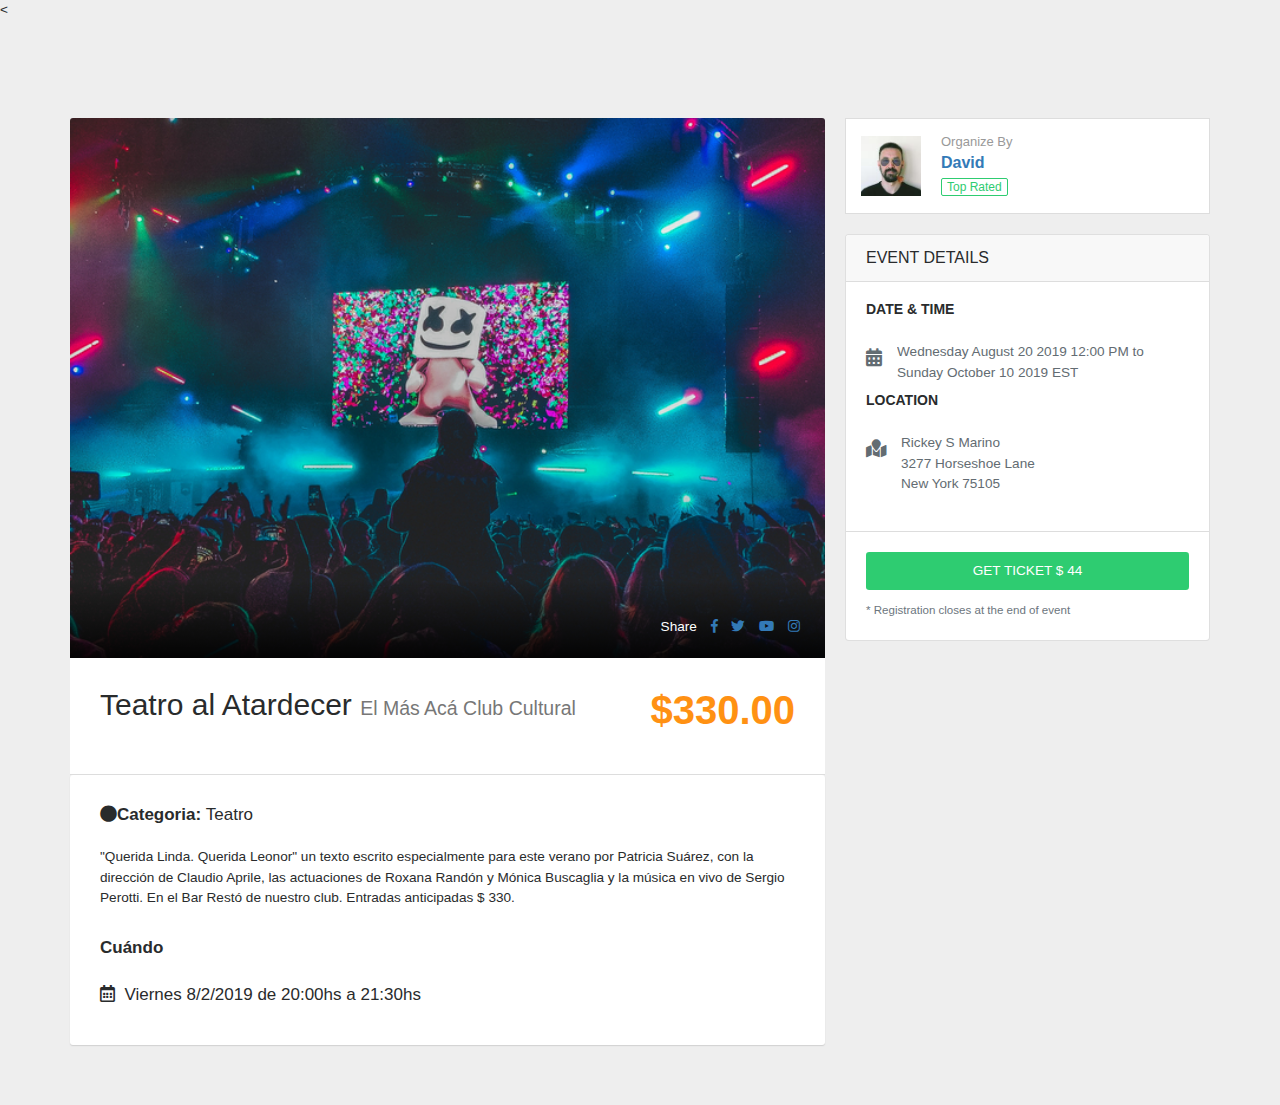
==== event-details.html @ 47934c7c "html index avance intermedio" ====
<!DOCTYPE html>
<html lang="en">
  <head>
    <meta charset="utf-8">
    <meta http-equiv="X-UA-Compatible" content="IE=edge">
    <meta name="viewport" content="width=device-width, initial-scale=1">
    <!-- The above 3 meta tags *must* come first in the head; any other head content must come *after* these tags -->
    <meta name="description" content="">
    <meta name="author" content="">


    <title>Jumbotron Template for Bootstrap</title>

      <!-- Bootstrap core CSS -->
    <link href="bootstrap/css/bootstrap.min.css" rel="stylesheet">

    <!-- Custom styles for this template -->
    <link href="css/event-details.css" rel="stylesheet">

    <!-- Animate core CSS -->
    <link href="css/animate.min.css" rel="stylesheet">
    <

    <!-- Common  styles -->
    <link href="css/common.css" rel="stylesheet">
    
    <!-- Fontawesome -->
    <link href="plugins/fontawesome-free-5.7.1/css/all.min.css" rel="stylesheet">

  </head>
  <div id="wrapper" style="padding-top: 68px;">


  <body>

    <div class="main-container">
      <div class="container">
        <div class="row">
          <div class="col-md-8 page-content col-thin-right">
            <div class="ev-image">
              <img class="img-responsive" src="images/events/1-large.jpg" alt="img">
                <div class="ev-share">
                  <ul class="list-inline social-links">
                    <li class="list-inline-item">
                      <span class="share-text">Share</span>
                    </li>
                    <li class="list-inline-item">
                      <a href="#">
                        <i class="fab fa-facebook-f"></i>
                      </a>
                    </li>
                    <li class="list-inline-item">
                      <a href="#">
                        <i class="fab fa-twitter"></i>
                      </a>
                    </li>
                    <li class="list-inline-item">
                      <a href="#">
                        <i class="fab fa-youtube"></i>
                      </a>
                    </li>
                    <li class="list-inline-item">
                      <a href="#">
                        <i class="fab fa-instagram"></i>
                      </a>
                    </li>
                  </ul>
                </div>
              </div>

              <div class="event-details-title">
                <h1 class="title">
                  <span class="auto-title left">
                    <h2>
                      Teatro al Atardecer
                      <small>El Más Acá Club Cultural</small>
                    </h2>
                  </span>
                  <span class="auto-price pull-right"> $330.00</span>
                </h1>
              </div>

              <div class="inner inner-box ads-details-wrapper event">
                <div class="Ads-Details">
                  <h4 class=""><strong><i class="fas fa-circle"></i>Categoria: </strong>Teatro</h4>
                    <div class="ads-details-info">
                        <p>"Querida Linda. Querida Leonor" un texto escrito especialmente para este verano por Patricia Suárez, con la dirección de Claudio Aprile, las actuaciones de Roxana Randón y Mónica Buscaglia y la música en vivo de Sergio Perotti. En el Bar Restó de nuestro club. Entradas anticipadas $ 330.
                        </p>
                    </div>
                  </div>
                  <br>
                <div class="Ads-Details">
                  <h4 class=""><strong>Cuándo</strong></h4>
                  <div class="ads-details-info">
                    <strong>
                      <span><h4><i class="far fa-calendar-alt"></i>&nbsp;
                        Viernes 8/2/2019 de 20:00hs a 21:30hs</h4>
                      </span>
                    </strong>
                  </div>
                </div>
              </div>
          </div>
          <!--/.page-content -->
          <div class="col-md-4 page-sidebar-right">
            <aside>
              <div class="block-cell user">
                <div class="cell-media">
                  <img src="images/users/2.jpg" alt>
                </div>
                <div class="cell-content">
                  <h5 class="title">Organize by</h5>
                  <span class="name">
                    <a href="#">David</a>
                  </span>
                  <span class="rating">top rated</span>
                </div>
              </div>

              <div class="card sidebar-card">
                <div class="card-header">EVENT DETAILS</div>
                  <div class="card-content">
                    <div class="card-body text-left">
                      <h5 class="text-uppercase"><strong>Date &amp; Time</strong></h5>
                        <div class="ev-info-details">
                          <div class="ev-icon">
                            <i class="fas fa-calendar-alt"></i>
                          </div>
                          <div class="ev-details">
                            <p>
                            <span>Wednesday August 20 2019 12:00 PM to </span>
                            <span>Sunday October 10 2019 EST </span></p>
                          </div>
                        </div>
                      <h5 class="text-uppercase"><strong>Location </strong></h5>
                        <div class="ev-info-details">
                          <div class="ev-icon">
                            <i class="fas fa-map-marked"></i>
                          </div>
                          <div class="ev-details">
                            <address>Rickey S Marino <br> 3277 Horseshoe Lane <br>New York 75105</address>
                          </div>
                        </div>
                      </div>

                      <div class="ev-action">
                        <a class="btn btn-success btn-block"> GET TICKET <span class="price">$ 44 </span></a>
                        <p class="text-muted">
                          <small>* Registration closes at the end of event</small>
                        </p>
                      </div>
                    </div>
                </div>

            </aside>
          </div>
          <!--/.page-sidebar -->
        </div>

      </div>


    </div>
    <!-- /.main-container -->

    </div>

  </body>
</html>
---- css/event-details.css ----
h4 {
    font-size: 17px;
    line-height: 20px;
}

h5 {
    font-size: 14px;
    line-height: 20px;
}
/* strong */
b, strong {
    font-weight: bolder;
}

/* address */
address {
    margin-bottom: 1rem;
    font-style: normal;
    line-height: inherit;
}
img {
    max-width: 100%;
}
img {
    border-style: none;
}

ul {
    list-style: none;
    margin: 0;
    padding: 0;
}

ul, menu, dir, li, ol {
    list-style-type: none;
}

.list-circle > li {
    list-style: circle;
}

ul li {
    margin: 0;
    padding: 0;
}

.main-container {
    min-height: -webkit-calc(100% - 162px);
    min-height: -moz-calc(100% - 162px);
    min-height: calc(100% - 162px);
    padding: 30px 0;
}

/*  SIDEBAR   */

.page-sidebar-right {
    padding-left: 10px;
}


.block-cell {
    display: -webkit-flex;
    display: -moz-box;
    display: flex;
    padding: 15px;
    position: relative;
    width: 100%;
    background: #fff;
    border: solid 1px #ddd;
    -webkit-align-items: center;
    -moz-box-align: center;
    align-items: center;
    margin-bottom: 20px;
}

.block-cell .cell-media {
    width: 60px;
}
.block-cell .cell-media img {
    width: 100%;
}
.block-cell .cell-content {
    padding-left: 20px;
}
.block-cell .title {
    text-transform: capitalize;
    margin: 0 0 5px;
    color: #999999;
    font-size: 13px;
    padding: 0;
    line-height: normal;
}

.block-cell .name {
    font-size: 16px;
    font-weight: 600;
    text-transform: capitalize;
    display: block;
    margin-bottom: 5px;
    padding: 0;
    line-height: normal;
}

.block-cell .rating {
    display: inline-block;
    padding: 0 5px;
    border: 1px solid #2ECC71;
    color: #2ECC71;
    font-size: 12px;
    line-height: 16px;
    text-transform: capitalize;
    border-radius: 2px;
}

/* SIDEBAR-CARD */


.sidebar-card {
    margin-bottom: 20px;
}

.card {
    position: relative;
    display: -ms-flexbox;
    display: flex;
    -ms-flex-direction: column;
    flex-direction: column;
    min-width: 0;
    word-wrap: break-word;
    background-color: #fff;
    background-clip: border-box;
    border: 1px solid rgba(0, 0, 0, 0.125);
    border-radius: 0.25rem;
}


.sidebar-card .card-header {
    background: #f8f8f8;
    position: relative;
    border-bottom: solid 1px #ddd;
    font-size: 1rem;
    line-height: 22px;
}

.card-header {
    font-family: "Roboto Condensed", Helvetica, Arial, sans-serif;
    font-size: 1rem;
    text-transform: uppercase;
}
.card-header:first-child {
    border-radius: calc(0.25rem - 1px) calc(0.25rem - 1px) 0 0;
}
.card-header {
    padding: 0.75rem 1.25rem;
    margin-bottom: 0;
    background-color: rgba(0, 0, 0, 0.03);
    border-bottom: 1px solid rgba(0, 0, 0, 0.125);
}

/* card-content /*

/* card-body text-left */

.text-left {
    text-align: left;
}

.card-body {
    -ms-flex: 1 1 auto;
    flex: 1 1 auto;
    padding: 1.25rem;
}

/* text upercase */
.text-uppercase {
    text-transform: uppercase !important;
}


/* ev-info-details */

.ev-info-details {
    -webkit-align-items: flex-start;
    -moz-box-align: start;
    align-items: flex-start;
    -webkit-justify-content: center;
    -moz-box-pack: center;
    justify-content: center;
    display: -webkit-flex;
    display: -moz-box;
    display: flex;
}

/* ev-icon */

.ev-info-details .ev-icon {
    vertical-align: top;
    margin: 5px 15px 0 0;
    font-size: 18px;
    color: #636c72;
}

.ev-info-details .ev-details {
    margin: 2px auto 0;
    overflow: hidden;
    -webkit-flex: 1 1 auto;
    -moz-box-flex: 1;
    flex: 1 1 auto;
    color: #636c72;
}


/* ev-action */

.ev-action {
    border-top: solid 1px #ddd;
    padding: 20px;
}

/* btn btn-success btn-block */
.btn-success:not([href]):not([tabindex]) {
    color: #fff;
}
.btn:not(:disabled):not(.disabled) {
    cursor: pointer;
}


.ev-action .btn {
    margin-bottom: 10px;
}
.btn-block {
    display: block;
    width: 100%;
}

.btn-success {
    color: #fff;
    background-color: #2ECC71;
    border-color: #2ECC71;
}



/* text-muted */

.ev-action p {
    margin-bottom: 0;
    padding-bottom: 0;
}

.text-muted {
    color: #6c757d !important;
}

/* page-content */

.col-thin-right {
    padding-right: 10px;
}

/* ev-image */
.ev-image {
    display: block;
    position: relative;
}
.ev-image img {
    width: 100%;
    border-radius: 3px 3px 0 0;
}


/* ev-share */
.ev-share {
    position: absolute;
    bottom: 0;
    right: 0;
    color: #fff;
    width: 100%;
    padding: 60px 0 0;
    background: -webkit-linear-gradient(top, transparent 36%, rgba(0, 0, 0, 0.9) 100%);
    background: -moz-linear-gradient(top, transparent 36%, rgba(0, 0, 0, 0.9) 100%);
    background: -o-linear-gradient(top, transparent 36%, rgba(0, 0, 0, 0.9) 100%);
    background: linear-gradient(to bottom, transparent 36%, rgba(0, 0, 0, 0.9) 100%);
}


.ev-share .social-links {
    float: right;
    padding: 20px;
}
.list-inline>li {
    display: inline-block;
    padding-right: 5px;
    padding-left: 5px;
}


.event-details-title {
    padding: 30px;
    background: #fff;
    border-bottom: solid 1px #ddd;
}

.event-details-title .title {
    position: relative;
    display: block;
    padding-right: 130px;
    font-weight: 700;
    margin-bottom: 0;
    padding-bottom: 0;
}

.auto-price {
    position: absolute;
    right: 0;
    top: 0;
    font-weight: 600;
    color: #ff9113;
}

.ads-details-wrapper.event {
    padding: 30px;
}
.inner-box {
    background: #ffffff;
    border-radius: 3px 3px;
    box-shadow: 0 1px 1px rgba(180, 180, 180, 0.5);
    margin-bottom: 30px;
    padding: 20px 15px;
}

.ads-details-info h4 {
    margin-bottom: 10px;
    padding-bottom: 0;
    padding-top: 5px;
}
.ads-details-info ul {
    margin-bottom: 20px;
}

.list-circle {
    margin-left: 30px;
}

.ads-details-wrapper .content-footer {
    margin-left: -20px;
    margin-right: -20px;
}
.content-footer {
    background: #f8f8f8;
    position: relative;
    padding: 10px;
    border-top: solid 1px #ddd;
    box-shadow: 0 1px 3px rgba(0, 0, 0, 0.05) inset;
}
---- css/common.css ----
:root {
    --blue: #007bff;
    --indigo: #6610f2;
    --purple: #6f42c1;
    --pink: #e83e8c;
    --red: #dc3545;
    --orange: #fd7e14;
    --yellow: #ffc107;
    --green: #28a745;
    --teal: #20c997;
    --cyan: #17a2b8;
    --white: #fff;
    --gray: #6c757d;
    --gray-dark: #343a40;
    --primary: #007bff;
    --secondary: #6c757d;
    --success: #28a745;
    --info: #17a2b8;
    --warning: #ffc107;
    --danger: #dc3545;
    --light: #f8f9fa;
    --dark: #343a40;
    --breakpoint-xs: 0;
    --breakpoint-sm: 576px;
    --breakpoint-md: 768px;
    --breakpoint-lg: 992px;
    --breakpoint-xl: 1200px;
    --font-family-sans-serif: -apple-system, BlinkMacSystemFont, "Segoe UI", Roboto, "Helvetica Neue", Arial, sans-serif, "Apple Color Emoji", "Segoe UI Emoji", "Segoe UI Symbol", "Noto Color Emoji";
    --font-family-monospace: SFMono-Regular, Menlo, Monaco, Consolas, "Liberation Mono", "Courier New", monospace;
}

* {
    outline: 0;
}






html {
    -ms-overflow-style: scrollbar;
    -webkit-tap-highlight-color: rgba(0, 0, 0, 0);
}
html {
    -moz-box-sizing: border-box;
    box-sizing: border-box;
    font-size: 100%;
}

html {
    display: block;
}

html, body {
    height: 100%;
}
body {
    margin: 0;
}



body {
    font-family: "Roboto", Helvetica, Arial, sans-serif;
    font-size: 0.85rem;
    font-weight: normal;
    line-height: 1.5;
    color: #292b2c;
    background-color: #EEEEEE;
}

h1 {
    font-size: 30px;
    line-height: 35px;
}
h1 {
    font-size: 2em;
    margin: 0.67em 0;
}

h1, h2, h3, h4, h5, h6 {
    font-family: "Roboto Condensed", Helvetica, Arial, sans-serif;
    font-weight: normal;
    margin: 0;
    padding-bottom: 15px;
    text-rendering: optimizeLegibility;
    -webkit-font-smoothing: antialiased;
}
h1, .h1 {
    font-size: 2.5rem;
}
h1, h2, h3, h4, h5, h6, .h1, .h2, .h3, .h4, .h5, .h6 {
    margin-bottom: 0.5rem;
    font-family: inherit;
    font-weight: 500;
    line-height: 1.1;
    color: inherit;
}
h1, h2, h3, h4, h5, h6 {
    margin-top: 0;
    margin-bottom: .5rem;
}


.row {
    display: -ms-flexbox;
    display: flex;
    -ms-flex-wrap: wrap;
    flex-wrap: wrap;
    margin-right: -15px;
    margin-left: -15px;
}

*:hover, *:focus {
    outline: 0;
}

.btn {
    display: inline-block;
    font-weight: normal;
    line-height: 1.5;
    text-align: center;
    white-space: nowrap;
    vertical-align: middle;
    -webkit-user-select: none;
    -moz-user-select: none;
    user-select: none;
    border: 1px solid transparent;
    padding: 8px 12px;
    font-size: 0.85rem;
    border-radius: 0.2rem;
    -webkit-transition: all 0.2s ease-in-out;
    -moz-transition: all 0.2s ease-in-out;
    -o-transition: all 0.2s ease-in-out;
    transition: all 0.2s ease-in-out;
}
.btn-block {
    display: block;
    width: 100%;
}

a:not([href]):not([tabindex]) {
    text-decoration: none;
}
---- plugins/fontawesome-free-5.7.1/css/all.min.css ----
.fa,.fab,.fal,.far,.fas{-moz-osx-font-smoothing:grayscale;-webkit-font-smoothing:antialiased;display:inline-block;font-style:normal;font-variant:normal;text-rendering:auto;line-height:1}.fa-lg{font-size:1.33333em;line-height:.75em;vertical-align:-.0667em}.fa-xs{font-size:.75em}.fa-sm{font-size:.875em}.fa-1x{font-size:1em}.fa-2x{font-size:2em}.fa-3x{font-size:3em}.fa-4x{font-size:4em}.fa-5x{font-size:5em}.fa-6x{font-size:6em}.fa-7x{font-size:7em}.fa-8x{font-size:8em}.fa-9x{font-size:9em}.fa-10x{font-size:10em}.fa-fw{text-align:center;width:1.25em}.fa-ul{list-style-type:none;margin-left:2.5em;padding-left:0}.fa-ul>li{position:relative}.fa-li{left:-2em;position:absolute;text-align:center;width:2em;line-height:inherit}.fa-border{border:.08em solid #eee;border-radius:.1em;padding:.2em .25em .15em}.fa-pull-left{float:left}.fa-pull-right{float:right}.fa.fa-pull-left,.fab.fa-pull-left,.fal.fa-pull-left,.far.fa-pull-left,.fas.fa-pull-left{margin-right:.3em}.fa.fa-pull-right,.fab.fa-pull-right,.fal.fa-pull-right,.far.fa-pull-right,.fas.fa-pull-right{margin-left:.3em}.fa-spin{animation:fa-spin 2s infinite linear}.fa-pulse{animation:fa-spin 1s infinite steps(8)}@keyframes fa-spin{0%{transform:rotate(0deg)}to{transform:rotate(1turn)}}.fa-rotate-90{-ms-filter:"progid:DXImageTransform.Microsoft.BasicImage(rotation=1)";transform:rotate(90deg)}.fa-rotate-180{-ms-filter:"progid:DXImageTransform.Microsoft.BasicImage(rotation=2)";transform:rotate(180deg)}.fa-rotate-270{-ms-filter:"progid:DXImageTransform.Microsoft.BasicImage(rotation=3)";transform:rotate(270deg)}.fa-flip-horizontal{-ms-filter:"progid:DXImageTransform.Microsoft.BasicImage(rotation=0, mirror=1)";transform:scaleX(-1)}.fa-flip-vertical{transform:scaleY(-1)}.fa-flip-both,.fa-flip-horizontal.fa-flip-vertical,.fa-flip-vertical{-ms-filter:"progid:DXImageTransform.Microsoft.BasicImage(rotation=2, mirror=1)"}.fa-flip-both,.fa-flip-horizontal.fa-flip-vertical{transform:scale(-1)}:root .fa-flip-both,:root .fa-flip-horizontal,:root .fa-flip-vertical,:root .fa-rotate-90,:root .fa-rotate-180,:root .fa-rotate-270{filter:none}.fa-stack{display:inline-block;height:2em;line-height:2em;position:relative;vertical-align:middle;width:2.5em}.fa-stack-1x,.fa-stack-2x{left:0;position:absolute;text-align:center;width:100%}.fa-stack-1x{line-height:inherit}.fa-stack-2x{font-size:2em}.fa-inverse{color:#fff}.fa-500px:before{content:"\f26e"}.fa-accessible-icon:before{content:"\f368"}.fa-accusoft:before{content:"\f369"}.fa-acquisitions-incorporated:before{content:"\f6af"}.fa-ad:before{content:"\f641"}.fa-address-book:before{content:"\f2b9"}.fa-address-card:before{content:"\f2bb"}.fa-adjust:before{content:"\f042"}.fa-adn:before{content:"\f170"}.fa-adobe:before{content:"\f778"}.fa-adversal:before{content:"\f36a"}.fa-affiliatetheme:before{content:"\f36b"}.fa-air-freshener:before{content:"\f5d0"}.fa-algolia:before{content:"\f36c"}.fa-align-center:before{content:"\f037"}.fa-align-justify:before{content:"\f039"}.fa-align-left:before{content:"\f036"}.fa-align-right:before{content:"\f038"}.fa-alipay:before{content:"\f642"}.fa-allergies:before{content:"\f461"}.fa-amazon:before{content:"\f270"}.fa-amazon-pay:before{content:"\f42c"}.fa-ambulance:before{content:"\f0f9"}.fa-american-sign-language-interpreting:before{content:"\f2a3"}.fa-amilia:before{content:"\f36d"}.fa-anchor:before{content:"\f13d"}.fa-android:before{content:"\f17b"}.fa-angellist:before{content:"\f209"}.fa-angle-double-down:before{content:"\f103"}.fa-angle-double-left:before{content:"\f100"}.fa-angle-double-right:before{content:"\f101"}.fa-angle-double-up:before{content:"\f102"}.fa-angle-down:before{content:"\f107"}.fa-angle-left:before{content:"\f104"}.fa-angle-right:before{content:"\f105"}.fa-angle-up:before{content:"\f106"}.fa-angry:before{content:"\f556"}.fa-angrycreative:before{content:"\f36e"}.fa-angular:before{content:"\f420"}.fa-ankh:before{content:"\f644"}.fa-app-store:before{content:"\f36f"}.fa-app-store-ios:before{content:"\f370"}.fa-apper:before{content:"\f371"}.fa-apple:before{content:"\f179"}.fa-apple-alt:before{content:"\f5d1"}.fa-apple-pay:before{content:"\f415"}.fa-archive:before{content:"\f187"}.fa-archway:before{content:"\f557"}.fa-arrow-alt-circle-down:before{content:"\f358"}.fa-arrow-alt-circle-left:before{content:"\f359"}.fa-arrow-alt-circle-right:before{content:"\f35a"}.fa-arrow-alt-circle-up:before{content:"\f35b"}.fa-arrow-circle-down:before{content:"\f0ab"}.fa-arrow-circle-left:before{content:"\f0a8"}.fa-arrow-circle-right:before{content:"\f0a9"}.fa-arrow-circle-up:before{content:"\f0aa"}.fa-arrow-down:before{content:"\f063"}.fa-arrow-left:before{content:"\f060"}.fa-arrow-right:before{content:"\f061"}.fa-arrow-up:before{content:"\f062"}.fa-arrows-alt:before{content:"\f0b2"}.fa-arrows-alt-h:before{content:"\f337"}.fa-arrows-alt-v:before{content:"\f338"}.fa-artstation:before{content:"\f77a"}.fa-assistive-listening-systems:before{content:"\f2a2"}.fa-asterisk:before{content:"\f069"}.fa-asymmetrik:before{content:"\f372"}.fa-at:before{content:"\f1fa"}.fa-atlas:before{content:"\f558"}.fa-atlassian:before{content:"\f77b"}.fa-atom:before{content:"\f5d2"}.fa-audible:before{content:"\f373"}.fa-audio-description:before{content:"\f29e"}.fa-autoprefixer:before{content:"\f41c"}.fa-avianex:before{content:"\f374"}.fa-aviato:before{content:"\f421"}.fa-award:before{content:"\f559"}.fa-aws:before{content:"\f375"}.fa-baby:before{content:"\f77c"}.fa-baby-carriage:before{content:"\f77d"}.fa-backspace:before{content:"\f55a"}.fa-backward:before{content:"\f04a"}.fa-bacon:before{content:"\f7e5"}.fa-balance-scale:before{content:"\f24e"}.fa-ban:before{content:"\f05e"}.fa-band-aid:before{content:"\f462"}.fa-bandcamp:before{content:"\f2d5"}.fa-barcode:before{content:"\f02a"}.fa-bars:before{content:"\f0c9"}.fa-baseball-ball:before{content:"\f433"}.fa-basketball-ball:before{content:"\f434"}.fa-bath:before{content:"\f2cd"}.fa-battery-empty:before{content:"\f244"}.fa-battery-full:before{content:"\f240"}.fa-battery-half:before{content:"\f242"}.fa-battery-quarter:before{content:"\f243"}.fa-battery-three-quarters:before{content:"\f241"}.fa-bed:before{content:"\f236"}.fa-beer:before{content:"\f0fc"}.fa-behance:before{content:"\f1b4"}.fa-behance-square:before{content:"\f1b5"}.fa-bell:before{content:"\f0f3"}.fa-bell-slash:before{content:"\f1f6"}.fa-bezier-curve:before{content:"\f55b"}.fa-bible:before{content:"\f647"}.fa-bicycle:before{content:"\f206"}.fa-bimobject:before{content:"\f378"}.fa-binoculars:before{content:"\f1e5"}.fa-biohazard:before{content:"\f780"}.fa-birthday-cake:before{content:"\f1fd"}.fa-bitbucket:before{content:"\f171"}.fa-bitcoin:before{content:"\f379"}.fa-bity:before{content:"\f37a"}.fa-black-tie:before{content:"\f27e"}.fa-blackberry:before{content:"\f37b"}.fa-blender:before{content:"\f517"}.fa-blender-phone:before{content:"\f6b6"}.fa-blind:before{content:"\f29d"}.fa-blog:before{content:"\f781"}.fa-blogger:before{content:"\f37c"}.fa-blogger-b:before{content:"\f37d"}.fa-bluetooth:before{content:"\f293"}.fa-bluetooth-b:before{content:"\f294"}.fa-bold:before{content:"\f032"}.fa-bolt:before{content:"\f0e7"}.fa-bomb:before{content:"\f1e2"}.fa-bone:before{content:"\f5d7"}.fa-bong:before{content:"\f55c"}.fa-book:before{content:"\f02d"}.fa-book-dead:before{content:"\f6b7"}.fa-book-medical:before{content:"\f7e6"}.fa-book-open:before{content:"\f518"}.fa-book-reader:before{content:"\f5da"}.fa-bookmark:before{content:"\f02e"}.fa-bowling-ball:before{content:"\f436"}.fa-box:before{content:"\f466"}.fa-box-open:before{content:"\f49e"}.fa-boxes:before{content:"\f468"}.fa-braille:before{content:"\f2a1"}.fa-brain:before{content:"\f5dc"}.fa-bread-slice:before{content:"\f7ec"}.fa-briefcase:before{content:"\f0b1"}.fa-briefcase-medical:before{content:"\f469"}.fa-broadcast-tower:before{content:"\f519"}.fa-broom:before{content:"\f51a"}.fa-brush:before{content:"\f55d"}.fa-btc:before{content:"\f15a"}.fa-bug:before{content:"\f188"}.fa-building:before{content:"\f1ad"}.fa-bullhorn:before{content:"\f0a1"}.fa-bullseye:before{content:"\f140"}.fa-burn:before{content:"\f46a"}.fa-buromobelexperte:before{content:"\f37f"}.fa-bus:before{content:"\f207"}.fa-bus-alt:before{content:"\f55e"}.fa-business-time:before{content:"\f64a"}.fa-buysellads:before{content:"\f20d"}.fa-calculator:before{content:"\f1ec"}.fa-calendar:before{content:"\f133"}.fa-calendar-alt:before{content:"\f073"}.fa-calendar-check:before{content:"\f274"}.fa-calendar-day:before{content:"\f783"}.fa-calendar-minus:before{content:"\f272"}.fa-calendar-plus:before{content:"\f271"}.fa-calendar-times:before{content:"\f273"}.fa-calendar-week:before{content:"\f784"}.fa-camera:before{content:"\f030"}.fa-camera-retro:before{content:"\f083"}.fa-campground:before{content:"\f6bb"}.fa-canadian-maple-leaf:before{content:"\f785"}.fa-candy-cane:before{content:"\f786"}.fa-cannabis:before{content:"\f55f"}.fa-capsules:before{content:"\f46b"}.fa-car:before{content:"\f1b9"}.fa-car-alt:before{content:"\f5de"}.fa-car-battery:before{content:"\f5df"}.fa-car-crash:before{content:"\f5e1"}.fa-car-side:before{content:"\f5e4"}.fa-caret-down:before{content:"\f0d7"}.fa-caret-left:before{content:"\f0d9"}.fa-caret-right:before{content:"\f0da"}.fa-caret-square-down:before{content:"\f150"}.fa-caret-square-left:before{content:"\f191"}.fa-caret-square-right:before{content:"\f152"}.fa-caret-square-up:before{content:"\f151"}.fa-caret-up:before{content:"\f0d8"}.fa-carrot:before{content:"\f787"}.fa-cart-arrow-down:before{content:"\f218"}.fa-cart-plus:before{content:"\f217"}.fa-cash-register:before{content:"\f788"}.fa-cat:before{content:"\f6be"}.fa-cc-amazon-pay:before{content:"\f42d"}.fa-cc-amex:before{content:"\f1f3"}.fa-cc-apple-pay:before{content:"\f416"}.fa-cc-diners-club:before{content:"\f24c"}.fa-cc-discover:before{content:"\f1f2"}.fa-cc-jcb:before{content:"\f24b"}.fa-cc-mastercard:before{content:"\f1f1"}.fa-cc-paypal:before{content:"\f1f4"}.fa-cc-stripe:before{content:"\f1f5"}.fa-cc-visa:before{content:"\f1f0"}.fa-centercode:before{content:"\f380"}.fa-centos:before{content:"\f789"}.fa-certificate:before{content:"\f0a3"}.fa-chair:before{content:"\f6c0"}.fa-chalkboard:before{content:"\f51b"}.fa-chalkboard-teacher:before{content:"\f51c"}.fa-charging-station:before{content:"\f5e7"}.fa-chart-area:before{content:"\f1fe"}.fa-chart-bar:before{content:"\f080"}.fa-chart-line:before{content:"\f201"}.fa-chart-pie:before{content:"\f200"}.fa-check:before{content:"\f00c"}.fa-check-circle:before{content:"\f058"}.fa-check-double:before{content:"\f560"}.fa-check-square:before{content:"\f14a"}.fa-cheese:before{content:"\f7ef"}.fa-chess:before{content:"\f439"}.fa-chess-bishop:before{content:"\f43a"}.fa-chess-board:before{content:"\f43c"}.fa-chess-king:before{content:"\f43f"}.fa-chess-knight:before{content:"\f441"}.fa-chess-pawn:before{content:"\f443"}.fa-chess-queen:before{content:"\f445"}.fa-chess-rook:before{content:"\f447"}.fa-chevron-circle-down:before{content:"\f13a"}.fa-chevron-circle-left:before{content:"\f137"}.fa-chevron-circle-right:before{content:"\f138"}.fa-chevron-circle-up:before{content:"\f139"}.fa-chevron-down:before{content:"\f078"}.fa-chevron-left:before{content:"\f053"}.fa-chevron-right:before{content:"\f054"}.fa-chevron-up:before{content:"\f077"}.fa-child:before{content:"\f1ae"}.fa-chrome:before{content:"\f268"}.fa-church:before{content:"\f51d"}.fa-circle:before{content:"\f111"}.fa-circle-notch:before{content:"\f1ce"}.fa-city:before{content:"\f64f"}.fa-clinic-medical:before{content:"\f7f2"}.fa-clipboard:before{content:"\f328"}.fa-clipboard-check:before{content:"\f46c"}.fa-clipboard-list:before{content:"\f46d"}.fa-clock:before{content:"\f017"}.fa-clone:before{content:"\f24d"}.fa-closed-captioning:before{content:"\f20a"}.fa-cloud:before{content:"\f0c2"}.fa-cloud-download-alt:before{content:"\f381"}.fa-cloud-meatball:before{content:"\f73b"}.fa-cloud-moon:before{content:"\f6c3"}.fa-cloud-moon-rain:before{content:"\f73c"}.fa-cloud-rain:before{content:"\f73d"}.fa-cloud-showers-heavy:before{content:"\f740"}.fa-cloud-sun:before{content:"\f6c4"}.fa-cloud-sun-rain:before{content:"\f743"}.fa-cloud-upload-alt:before{content:"\f382"}.fa-cloudscale:before{content:"\f383"}.fa-cloudsmith:before{content:"\f384"}.fa-cloudversify:before{content:"\f385"}.fa-cocktail:before{content:"\f561"}.fa-code:before{content:"\f121"}.fa-code-branch:before{content:"\f126"}.fa-codepen:before{content:"\f1cb"}.fa-codiepie:before{content:"\f284"}.fa-coffee:before{content:"\f0f4"}.fa-cog:before{content:"\f013"}.fa-cogs:before{content:"\f085"}.fa-coins:before{content:"\f51e"}.fa-columns:before{content:"\f0db"}.fa-comment:before{content:"\f075"}.fa-comment-alt:before{content:"\f27a"}.fa-comment-dollar:before{content:"\f651"}.fa-comment-dots:before{content:"\f4ad"}.fa-comment-medical:before{content:"\f7f5"}.fa-comment-slash:before{content:"\f4b3"}.fa-comments:before{content:"\f086"}.fa-comments-dollar:before{content:"\f653"}.fa-compact-disc:before{content:"\f51f"}.fa-compass:before{content:"\f14e"}.fa-compress:before{content:"\f066"}.fa-compress-arrows-alt:before{content:"\f78c"}.fa-concierge-bell:before{content:"\f562"}.fa-confluence:before{content:"\f78d"}.fa-connectdevelop:before{content:"\f20e"}.fa-contao:before{content:"\f26d"}.fa-cookie:before{content:"\f563"}.fa-cookie-bite:before{content:"\f564"}.fa-copy:before{content:"\f0c5"}.fa-copyright:before{content:"\f1f9"}.fa-couch:before{content:"\f4b8"}.fa-cpanel:before{content:"\f388"}.fa-creative-commons:before{content:"\f25e"}.fa-creative-commons-by:before{content:"\f4e7"}.fa-creative-commons-nc:before{content:"\f4e8"}.fa-creative-commons-nc-eu:before{content:"\f4e9"}.fa-creative-commons-nc-jp:before{content:"\f4ea"}.fa-creative-commons-nd:before{content:"\f4eb"}.fa-creative-commons-pd:before{content:"\f4ec"}.fa-creative-commons-pd-alt:before{content:"\f4ed"}.fa-creative-commons-remix:before{content:"\f4ee"}.fa-creative-commons-sa:before{content:"\f4ef"}.fa-creative-commons-sampling:before{content:"\f4f0"}.fa-creative-commons-sampling-plus:before{content:"\f4f1"}.fa-creative-commons-share:before{content:"\f4f2"}.fa-creative-commons-zero:before{content:"\f4f3"}.fa-credit-card:before{content:"\f09d"}.fa-critical-role:before{content:"\f6c9"}.fa-crop:before{content:"\f125"}.fa-crop-alt:before{content:"\f565"}.fa-cross:before{content:"\f654"}.fa-crosshairs:before{content:"\f05b"}.fa-crow:before{content:"\f520"}.fa-crown:before{content:"\f521"}.fa-crutch:before{content:"\f7f7"}.fa-css3:before{content:"\f13c"}.fa-css3-alt:before{content:"\f38b"}.fa-cube:before{content:"\f1b2"}.fa-cubes:before{content:"\f1b3"}.fa-cut:before{content:"\f0c4"}.fa-cuttlefish:before{content:"\f38c"}.fa-d-and-d:before{content:"\f38d"}.fa-d-and-d-beyond:before{content:"\f6ca"}.fa-dashcube:before{content:"\f210"}.fa-database:before{content:"\f1c0"}.fa-deaf:before{content:"\f2a4"}.fa-delicious:before{content:"\f1a5"}.fa-democrat:before{content:"\f747"}.fa-deploydog:before{content:"\f38e"}.fa-deskpro:before{content:"\f38f"}.fa-desktop:before{content:"\f108"}.fa-dev:before{content:"\f6cc"}.fa-deviantart:before{content:"\f1bd"}.fa-dharmachakra:before{content:"\f655"}.fa-dhl:before{content:"\f790"}.fa-diagnoses:before{content:"\f470"}.fa-diaspora:before{content:"\f791"}.fa-dice:before{content:"\f522"}.fa-dice-d20:before{content:"\f6cf"}.fa-dice-d6:before{content:"\f6d1"}.fa-dice-five:before{content:"\f523"}.fa-dice-four:before{content:"\f524"}.fa-dice-one:before{content:"\f525"}.fa-dice-six:before{content:"\f526"}.fa-dice-three:before{content:"\f527"}.fa-dice-two:before{content:"\f528"}.fa-digg:before{content:"\f1a6"}.fa-digital-ocean:before{content:"\f391"}.fa-digital-tachograph:before{content:"\f566"}.fa-directions:before{content:"\f5eb"}.fa-discord:before{content:"\f392"}.fa-discourse:before{content:"\f393"}.fa-divide:before{content:"\f529"}.fa-dizzy:before{content:"\f567"}.fa-dna:before{content:"\f471"}.fa-dochub:before{content:"\f394"}.fa-docker:before{content:"\f395"}.fa-dog:before{content:"\f6d3"}.fa-dollar-sign:before{content:"\f155"}.fa-dolly:before{content:"\f472"}.fa-dolly-flatbed:before{content:"\f474"}.fa-donate:before{content:"\f4b9"}.fa-door-closed:before{content:"\f52a"}.fa-door-open:before{content:"\f52b"}.fa-dot-circle:before{content:"\f192"}.fa-dove:before{content:"\f4ba"}.fa-download:before{content:"\f019"}.fa-draft2digital:before{content:"\f396"}.fa-drafting-compass:before{content:"\f568"}.fa-dragon:before{content:"\f6d5"}.fa-draw-polygon:before{content:"\f5ee"}.fa-dribbble:before{content:"\f17d"}.fa-dribbble-square:before{content:"\f397"}.fa-dropbox:before{content:"\f16b"}.fa-drum:before{content:"\f569"}.fa-drum-steelpan:before{content:"\f56a"}.fa-drumstick-bite:before{content:"\f6d7"}.fa-drupal:before{content:"\f1a9"}.fa-dumbbell:before{content:"\f44b"}.fa-dumpster:before{content:"\f793"}.fa-dumpster-fire:before{content:"\f794"}.fa-dungeon:before{content:"\f6d9"}.fa-dyalog:before{content:"\f399"}.fa-earlybirds:before{content:"\f39a"}.fa-ebay:before{content:"\f4f4"}.fa-edge:before{content:"\f282"}.fa-edit:before{content:"\f044"}.fa-egg:before{content:"\f7fb"}.fa-eject:before{content:"\f052"}.fa-elementor:before{content:"\f430"}.fa-ellipsis-h:before{content:"\f141"}.fa-ellipsis-v:before{content:"\f142"}.fa-ello:before{content:"\f5f1"}.fa-ember:before{content:"\f423"}.fa-empire:before{content:"\f1d1"}.fa-envelope:before{content:"\f0e0"}.fa-envelope-open:before{content:"\f2b6"}.fa-envelope-open-text:before{content:"\f658"}.fa-envelope-square:before{content:"\f199"}.fa-envira:before{content:"\f299"}.fa-equals:before{content:"\f52c"}.fa-eraser:before{content:"\f12d"}.fa-erlang:before{content:"\f39d"}.fa-ethereum:before{content:"\f42e"}.fa-ethernet:before{content:"\f796"}.fa-etsy:before{content:"\f2d7"}.fa-euro-sign:before{content:"\f153"}.fa-exchange-alt:before{content:"\f362"}.fa-exclamation:before{content:"\f12a"}.fa-exclamation-circle:before{content:"\f06a"}.fa-exclamation-triangle:before{content:"\f071"}.fa-expand:before{content:"\f065"}.fa-expand-arrows-alt:before{content:"\f31e"}.fa-expeditedssl:before{content:"\f23e"}.fa-external-link-alt:before{content:"\f35d"}.fa-external-link-square-alt:before{content:"\f360"}.fa-eye:before{content:"\f06e"}.fa-eye-dropper:before{content:"\f1fb"}.fa-eye-slash:before{content:"\f070"}.fa-facebook:before{content:"\f09a"}.fa-facebook-f:before{content:"\f39e"}.fa-facebook-messenger:before{content:"\f39f"}.fa-facebook-square:before{content:"\f082"}.fa-fantasy-flight-games:before{content:"\f6dc"}.fa-fast-backward:before{content:"\f049"}.fa-fast-forward:before{content:"\f050"}.fa-fax:before{content:"\f1ac"}.fa-feather:before{content:"\f52d"}.fa-feather-alt:before{content:"\f56b"}.fa-fedex:before{content:"\f797"}.fa-fedora:before{content:"\f798"}.fa-female:before{content:"\f182"}.fa-fighter-jet:before{content:"\f0fb"}.fa-figma:before{content:"\f799"}.fa-file:before{content:"\f15b"}.fa-file-alt:before{content:"\f15c"}.fa-file-archive:before{content:"\f1c6"}.fa-file-audio:before{content:"\f1c7"}.fa-file-code:before{content:"\f1c9"}.fa-file-contract:before{content:"\f56c"}.fa-file-csv:before{content:"\f6dd"}.fa-file-download:before{content:"\f56d"}.fa-file-excel:before{content:"\f1c3"}.fa-file-export:before{content:"\f56e"}.fa-file-image:before{content:"\f1c5"}.fa-file-import:before{content:"\f56f"}.fa-file-invoice:before{content:"\f570"}.fa-file-invoice-dollar:before{content:"\f571"}.fa-file-medical:before{content:"\f477"}.fa-file-medical-alt:before{content:"\f478"}.fa-file-pdf:before{content:"\f1c1"}.fa-file-powerpoint:before{content:"\f1c4"}.fa-file-prescription:before{content:"\f572"}.fa-file-signature:before{content:"\f573"}.fa-file-upload:before{content:"\f574"}.fa-file-video:before{content:"\f1c8"}.fa-file-word:before{content:"\f1c2"}.fa-fill:before{content:"\f575"}.fa-fill-drip:before{content:"\f576"}.fa-film:before{content:"\f008"}.fa-filter:before{content:"\f0b0"}.fa-fingerprint:before{content:"\f577"}.fa-fire:before{content:"\f06d"}.fa-fire-alt:before{content:"\f7e4"}.fa-fire-extinguisher:before{content:"\f134"}.fa-firefox:before{content:"\f269"}.fa-first-aid:before{content:"\f479"}.fa-first-order:before{content:"\f2b0"}.fa-first-order-alt:before{content:"\f50a"}.fa-firstdraft:before{content:"\f3a1"}.fa-fish:before{content:"\f578"}.fa-fist-raised:before{content:"\f6de"}.fa-flag:before{content:"\f024"}.fa-flag-checkered:before{content:"\f11e"}.fa-flag-usa:before{content:"\f74d"}.fa-flask:before{content:"\f0c3"}.fa-flickr:before{content:"\f16e"}.fa-flipboard:before{content:"\f44d"}.fa-flushed:before{content:"\f579"}.fa-fly:before{content:"\f417"}.fa-folder:before{content:"\f07b"}.fa-folder-minus:before{content:"\f65d"}.fa-folder-open:before{content:"\f07c"}.fa-folder-plus:before{content:"\f65e"}.fa-font:before{content:"\f031"}.fa-font-awesome:before{content:"\f2b4"}.fa-font-awesome-alt:before{content:"\f35c"}.fa-font-awesome-flag:before{content:"\f425"}.fa-font-awesome-logo-full:before{content:"\f4e6"}.fa-fonticons:before{content:"\f280"}.fa-fonticons-fi:before{content:"\f3a2"}.fa-football-ball:before{content:"\f44e"}.fa-fort-awesome:before{content:"\f286"}.fa-fort-awesome-alt:before{content:"\f3a3"}.fa-forumbee:before{content:"\f211"}.fa-forward:before{content:"\f04e"}.fa-foursquare:before{content:"\f180"}.fa-free-code-camp:before{content:"\f2c5"}.fa-freebsd:before{content:"\f3a4"}.fa-frog:before{content:"\f52e"}.fa-frown:before{content:"\f119"}.fa-frown-open:before{content:"\f57a"}.fa-fulcrum:before{content:"\f50b"}.fa-funnel-dollar:before{content:"\f662"}.fa-futbol:before{content:"\f1e3"}.fa-galactic-republic:before{content:"\f50c"}.fa-galactic-senate:before{content:"\f50d"}.fa-gamepad:before{content:"\f11b"}.fa-gas-pump:before{content:"\f52f"}.fa-gavel:before{content:"\f0e3"}.fa-gem:before{content:"\f3a5"}.fa-genderless:before{content:"\f22d"}.fa-get-pocket:before{content:"\f265"}.fa-gg:before{content:"\f260"}.fa-gg-circle:before{content:"\f261"}.fa-ghost:before{content:"\f6e2"}.fa-gift:before{content:"\f06b"}.fa-gifts:before{content:"\f79c"}.fa-git:before{content:"\f1d3"}.fa-git-square:before{content:"\f1d2"}.fa-github:before{content:"\f09b"}.fa-github-alt:before{content:"\f113"}.fa-github-square:before{content:"\f092"}.fa-gitkraken:before{content:"\f3a6"}.fa-gitlab:before{content:"\f296"}.fa-gitter:before{content:"\f426"}.fa-glass-cheers:before{content:"\f79f"}.fa-glass-martini:before{content:"\f000"}.fa-glass-martini-alt:before{content:"\f57b"}.fa-glass-whiskey:before{content:"\f7a0"}.fa-glasses:before{content:"\f530"}.fa-glide:before{content:"\f2a5"}.fa-glide-g:before{content:"\f2a6"}.fa-globe:before{content:"\f0ac"}.fa-globe-africa:before{content:"\f57c"}.fa-globe-americas:before{content:"\f57d"}.fa-globe-asia:before{content:"\f57e"}.fa-globe-europe:before{content:"\f7a2"}.fa-gofore:before{content:"\f3a7"}.fa-golf-ball:before{content:"\f450"}.fa-goodreads:before{content:"\f3a8"}.fa-goodreads-g:before{content:"\f3a9"}.fa-google:before{content:"\f1a0"}.fa-google-drive:before{content:"\f3aa"}.fa-google-play:before{content:"\f3ab"}.fa-google-plus:before{content:"\f2b3"}.fa-google-plus-g:before{content:"\f0d5"}.fa-google-plus-square:before{content:"\f0d4"}.fa-google-wallet:before{content:"\f1ee"}.fa-gopuram:before{content:"\f664"}.fa-graduation-cap:before{content:"\f19d"}.fa-gratipay:before{content:"\f184"}.fa-grav:before{content:"\f2d6"}.fa-greater-than:before{content:"\f531"}.fa-greater-than-equal:before{content:"\f532"}.fa-grimace:before{content:"\f57f"}.fa-grin:before{content:"\f580"}.fa-grin-alt:before{content:"\f581"}.fa-grin-beam:before{content:"\f582"}.fa-grin-beam-sweat:before{content:"\f583"}.fa-grin-hearts:before{content:"\f584"}.fa-grin-squint:before{content:"\f585"}.fa-grin-squint-tears:before{content:"\f586"}.fa-grin-stars:before{content:"\f587"}.fa-grin-tears:before{content:"\f588"}.fa-grin-tongue:before{content:"\f589"}.fa-grin-tongue-squint:before{content:"\f58a"}.fa-grin-tongue-wink:before{content:"\f58b"}.fa-grin-wink:before{content:"\f58c"}.fa-grip-horizontal:before{content:"\f58d"}.fa-grip-lines:before{content:"\f7a4"}.fa-grip-lines-vertical:before{content:"\f7a5"}.fa-grip-vertical:before{content:"\f58e"}.fa-gripfire:before{content:"\f3ac"}.fa-grunt:before{content:"\f3ad"}.fa-guitar:before{content:"\f7a6"}.fa-gulp:before{content:"\f3ae"}.fa-h-square:before{content:"\f0fd"}.fa-hacker-news:before{content:"\f1d4"}.fa-hacker-news-square:before{content:"\f3af"}.fa-hackerrank:before{content:"\f5f7"}.fa-hamburger:before{content:"\f805"}.fa-hammer:before{content:"\f6e3"}.fa-hamsa:before{content:"\f665"}.fa-hand-holding:before{content:"\f4bd"}.fa-hand-holding-heart:before{content:"\f4be"}.fa-hand-holding-usd:before{content:"\f4c0"}.fa-hand-lizard:before{content:"\f258"}.fa-hand-middle-finger:before{content:"\f806"}.fa-hand-paper:before{content:"\f256"}.fa-hand-peace:before{content:"\f25b"}.fa-hand-point-down:before{content:"\f0a7"}.fa-hand-point-left:before{content:"\f0a5"}.fa-hand-point-right:before{content:"\f0a4"}.fa-hand-point-up:before{content:"\f0a6"}.fa-hand-pointer:before{content:"\f25a"}.fa-hand-rock:before{content:"\f255"}.fa-hand-scissors:before{content:"\f257"}.fa-hand-spock:before{content:"\f259"}.fa-hands:before{content:"\f4c2"}.fa-hands-helping:before{content:"\f4c4"}.fa-handshake:before{content:"\f2b5"}.fa-hanukiah:before{content:"\f6e6"}.fa-hard-hat:before{content:"\f807"}.fa-hashtag:before{content:"\f292"}.fa-hat-wizard:before{content:"\f6e8"}.fa-haykal:before{content:"\f666"}.fa-hdd:before{content:"\f0a0"}.fa-heading:before{content:"\f1dc"}.fa-headphones:before{content:"\f025"}.fa-headphones-alt:before{content:"\f58f"}.fa-headset:before{content:"\f590"}.fa-heart:before{content:"\f004"}.fa-heart-broken:before{content:"\f7a9"}.fa-heartbeat:before{content:"\f21e"}.fa-helicopter:before{content:"\f533"}.fa-highlighter:before{content:"\f591"}.fa-hiking:before{content:"\f6ec"}.fa-hippo:before{content:"\f6ed"}.fa-hips:before{content:"\f452"}.fa-hire-a-helper:before{content:"\f3b0"}.fa-history:before{content:"\f1da"}.fa-hockey-puck:before{content:"\f453"}.fa-holly-berry:before{content:"\f7aa"}.fa-home:before{content:"\f015"}.fa-hooli:before{content:"\f427"}.fa-hornbill:before{content:"\f592"}.fa-horse:before{content:"\f6f0"}.fa-horse-head:before{content:"\f7ab"}.fa-hospital:before{content:"\f0f8"}.fa-hospital-alt:before{content:"\f47d"}.fa-hospital-symbol:before{content:"\f47e"}.fa-hot-tub:before{content:"\f593"}.fa-hotdog:before{content:"\f80f"}.fa-hotel:before{content:"\f594"}.fa-hotjar:before{content:"\f3b1"}.fa-hourglass:before{content:"\f254"}.fa-hourglass-end:before{content:"\f253"}.fa-hourglass-half:before{content:"\f252"}.fa-hourglass-start:before{content:"\f251"}.fa-house-damage:before{content:"\f6f1"}.fa-houzz:before{content:"\f27c"}.fa-hryvnia:before{content:"\f6f2"}.fa-html5:before{content:"\f13b"}.fa-hubspot:before{content:"\f3b2"}.fa-i-cursor:before{content:"\f246"}.fa-ice-cream:before{content:"\f810"}.fa-icicles:before{content:"\f7ad"}.fa-id-badge:before{content:"\f2c1"}.fa-id-card:before{content:"\f2c2"}.fa-id-card-alt:before{content:"\f47f"}.fa-igloo:before{content:"\f7ae"}.fa-image:before{content:"\f03e"}.fa-images:before{content:"\f302"}.fa-imdb:before{content:"\f2d8"}.fa-inbox:before{content:"\f01c"}.fa-indent:before{content:"\f03c"}.fa-industry:before{content:"\f275"}.fa-infinity:before{content:"\f534"}.fa-info:before{content:"\f129"}.fa-info-circle:before{content:"\f05a"}.fa-instagram:before{content:"\f16d"}.fa-intercom:before{content:"\f7af"}.fa-internet-explorer:before{content:"\f26b"}.fa-invision:before{content:"\f7b0"}.fa-ioxhost:before{content:"\f208"}.fa-italic:before{content:"\f033"}.fa-itunes:before{content:"\f3b4"}.fa-itunes-note:before{content:"\f3b5"}.fa-java:before{content:"\f4e4"}.fa-jedi:before{content:"\f669"}.fa-jedi-order:before{content:"\f50e"}.fa-jenkins:before{content:"\f3b6"}.fa-jira:before{content:"\f7b1"}.fa-joget:before{content:"\f3b7"}.fa-joint:before{content:"\f595"}.fa-joomla:before{content:"\f1aa"}.fa-journal-whills:before{content:"\f66a"}.fa-js:before{content:"\f3b8"}.fa-js-square:before{content:"\f3b9"}.fa-jsfiddle:before{content:"\f1cc"}.fa-kaaba:before{content:"\f66b"}.fa-kaggle:before{content:"\f5fa"}.fa-key:before{content:"\f084"}.fa-keybase:before{content:"\f4f5"}.fa-keyboard:before{content:"\f11c"}.fa-keycdn:before{content:"\f3ba"}.fa-khanda:before{content:"\f66d"}.fa-kickstarter:before{content:"\f3bb"}.fa-kickstarter-k:before{content:"\f3bc"}.fa-kiss:before{content:"\f596"}.fa-kiss-beam:before{content:"\f597"}.fa-kiss-wink-heart:before{content:"\f598"}.fa-kiwi-bird:before{content:"\f535"}.fa-korvue:before{content:"\f42f"}.fa-landmark:before{content:"\f66f"}.fa-language:before{content:"\f1ab"}.fa-laptop:before{content:"\f109"}.fa-laptop-code:before{content:"\f5fc"}.fa-laptop-medical:before{content:"\f812"}.fa-laravel:before{content:"\f3bd"}.fa-lastfm:before{content:"\f202"}.fa-lastfm-square:before{content:"\f203"}.fa-laugh:before{content:"\f599"}.fa-laugh-beam:before{content:"\f59a"}.fa-laugh-squint:before{content:"\f59b"}.fa-laugh-wink:before{content:"\f59c"}.fa-layer-group:before{content:"\f5fd"}.fa-leaf:before{content:"\f06c"}.fa-leanpub:before{content:"\f212"}.fa-lemon:before{content:"\f094"}.fa-less:before{content:"\f41d"}.fa-less-than:before{content:"\f536"}.fa-less-than-equal:before{content:"\f537"}.fa-level-down-alt:before{content:"\f3be"}.fa-level-up-alt:before{content:"\f3bf"}.fa-life-ring:before{content:"\f1cd"}.fa-lightbulb:before{content:"\f0eb"}.fa-line:before{content:"\f3c0"}.fa-link:before{content:"\f0c1"}.fa-linkedin:before{content:"\f08c"}.fa-linkedin-in:before{content:"\f0e1"}.fa-linode:before{content:"\f2b8"}.fa-linux:before{content:"\f17c"}.fa-lira-sign:before{content:"\f195"}.fa-list:before{content:"\f03a"}.fa-list-alt:before{content:"\f022"}.fa-list-ol:before{content:"\f0cb"}.fa-list-ul:before{content:"\f0ca"}.fa-location-arrow:before{content:"\f124"}.fa-lock:before{content:"\f023"}.fa-lock-open:before{content:"\f3c1"}.fa-long-arrow-alt-down:before{content:"\f309"}.fa-long-arrow-alt-left:before{content:"\f30a"}.fa-long-arrow-alt-right:before{content:"\f30b"}.fa-long-arrow-alt-up:before{content:"\f30c"}.fa-low-vision:before{content:"\f2a8"}.fa-luggage-cart:before{content:"\f59d"}.fa-lyft:before{content:"\f3c3"}.fa-magento:before{content:"\f3c4"}.fa-magic:before{content:"\f0d0"}.fa-magnet:before{content:"\f076"}.fa-mail-bulk:before{content:"\f674"}.fa-mailchimp:before{content:"\f59e"}.fa-male:before{content:"\f183"}.fa-mandalorian:before{content:"\f50f"}.fa-map:before{content:"\f279"}.fa-map-marked:before{content:"\f59f"}.fa-map-marked-alt:before{content:"\f5a0"}.fa-map-marker:before{content:"\f041"}.fa-map-marker-alt:before{content:"\f3c5"}.fa-map-pin:before{content:"\f276"}.fa-map-signs:before{content:"\f277"}.fa-markdown:before{content:"\f60f"}.fa-marker:before{content:"\f5a1"}.fa-mars:before{content:"\f222"}.fa-mars-double:before{content:"\f227"}.fa-mars-stroke:before{content:"\f229"}.fa-mars-stroke-h:before{content:"\f22b"}.fa-mars-stroke-v:before{content:"\f22a"}.fa-mask:before{content:"\f6fa"}.fa-mastodon:before{content:"\f4f6"}.fa-maxcdn:before{content:"\f136"}.fa-medal:before{content:"\f5a2"}.fa-medapps:before{content:"\f3c6"}.fa-medium:before{content:"\f23a"}.fa-medium-m:before{content:"\f3c7"}.fa-medkit:before{content:"\f0fa"}.fa-medrt:before{content:"\f3c8"}.fa-meetup:before{content:"\f2e0"}.fa-megaport:before{content:"\f5a3"}.fa-meh:before{content:"\f11a"}.fa-meh-blank:before{content:"\f5a4"}.fa-meh-rolling-eyes:before{content:"\f5a5"}.fa-memory:before{content:"\f538"}.fa-mendeley:before{content:"\f7b3"}.fa-menorah:before{content:"\f676"}.fa-mercury:before{content:"\f223"}.fa-meteor:before{content:"\f753"}.fa-microchip:before{content:"\f2db"}.fa-microphone:before{content:"\f130"}.fa-microphone-alt:before{content:"\f3c9"}.fa-microphone-alt-slash:before{content:"\f539"}.fa-microphone-slash:before{content:"\f131"}.fa-microscope:before{content:"\f610"}.fa-microsoft:before{content:"\f3ca"}.fa-minus:before{content:"\f068"}.fa-minus-circle:before{content:"\f056"}.fa-minus-square:before{content:"\f146"}.fa-mitten:before{content:"\f7b5"}.fa-mix:before{content:"\f3cb"}.fa-mixcloud:before{content:"\f289"}.fa-mizuni:before{content:"\f3cc"}.fa-mobile:before{content:"\f10b"}.fa-mobile-alt:before{content:"\f3cd"}.fa-modx:before{content:"\f285"}.fa-monero:before{content:"\f3d0"}.fa-money-bill:before{content:"\f0d6"}.fa-money-bill-alt:before{content:"\f3d1"}.fa-money-bill-wave:before{content:"\f53a"}.fa-money-bill-wave-alt:before{content:"\f53b"}.fa-money-check:before{content:"\f53c"}.fa-money-check-alt:before{content:"\f53d"}.fa-monument:before{content:"\f5a6"}.fa-moon:before{content:"\f186"}.fa-mortar-pestle:before{content:"\f5a7"}.fa-mosque:before{content:"\f678"}.fa-motorcycle:before{content:"\f21c"}.fa-mountain:before{content:"\f6fc"}.fa-mouse-pointer:before{content:"\f245"}.fa-mug-hot:before{content:"\f7b6"}.fa-music:before{content:"\f001"}.fa-napster:before{content:"\f3d2"}.fa-neos:before{content:"\f612"}.fa-network-wired:before{content:"\f6ff"}.fa-neuter:before{content:"\f22c"}.fa-newspaper:before{content:"\f1ea"}.fa-nimblr:before{content:"\f5a8"}.fa-nintendo-switch:before{content:"\f418"}.fa-node:before{content:"\f419"}.fa-node-js:before{content:"\f3d3"}.fa-not-equal:before{content:"\f53e"}.fa-notes-medical:before{content:"\f481"}.fa-npm:before{content:"\f3d4"}.fa-ns8:before{content:"\f3d5"}.fa-nutritionix:before{content:"\f3d6"}.fa-object-group:before{content:"\f247"}.fa-object-ungroup:before{content:"\f248"}.fa-odnoklassniki:before{content:"\f263"}.fa-odnoklassniki-square:before{content:"\f264"}.fa-oil-can:before{content:"\f613"}.fa-old-republic:before{content:"\f510"}.fa-om:before{content:"\f679"}.fa-opencart:before{content:"\f23d"}.fa-openid:before{content:"\f19b"}.fa-opera:before{content:"\f26a"}.fa-optin-monster:before{content:"\f23c"}.fa-osi:before{content:"\f41a"}.fa-otter:before{content:"\f700"}.fa-outdent:before{content:"\f03b"}.fa-page4:before{content:"\f3d7"}.fa-pagelines:before{content:"\f18c"}.fa-pager:before{content:"\f815"}.fa-paint-brush:before{content:"\f1fc"}.fa-paint-roller:before{content:"\f5aa"}.fa-palette:before{content:"\f53f"}.fa-palfed:before{content:"\f3d8"}.fa-pallet:before{content:"\f482"}.fa-paper-plane:before{content:"\f1d8"}.fa-paperclip:before{content:"\f0c6"}.fa-parachute-box:before{content:"\f4cd"}.fa-paragraph:before{content:"\f1dd"}.fa-parking:before{content:"\f540"}.fa-passport:before{content:"\f5ab"}.fa-pastafarianism:before{content:"\f67b"}.fa-paste:before{content:"\f0ea"}.fa-patreon:before{content:"\f3d9"}.fa-pause:before{content:"\f04c"}.fa-pause-circle:before{content:"\f28b"}.fa-paw:before{content:"\f1b0"}.fa-paypal:before{content:"\f1ed"}.fa-peace:before{content:"\f67c"}.fa-pen:before{content:"\f304"}.fa-pen-alt:before{content:"\f305"}.fa-pen-fancy:before{content:"\f5ac"}.fa-pen-nib:before{content:"\f5ad"}.fa-pen-square:before{content:"\f14b"}.fa-pencil-alt:before{content:"\f303"}.fa-pencil-ruler:before{content:"\f5ae"}.fa-penny-arcade:before{content:"\f704"}.fa-people-carry:before{content:"\f4ce"}.fa-pepper-hot:before{content:"\f816"}.fa-percent:before{content:"\f295"}.fa-percentage:before{content:"\f541"}.fa-periscope:before{content:"\f3da"}.fa-person-booth:before{content:"\f756"}.fa-phabricator:before{content:"\f3db"}.fa-phoenix-framework:before{content:"\f3dc"}.fa-phoenix-squadron:before{content:"\f511"}.fa-phone:before{content:"\f095"}.fa-phone-slash:before{content:"\f3dd"}.fa-phone-square:before{content:"\f098"}.fa-phone-volume:before{content:"\f2a0"}.fa-php:before{content:"\f457"}.fa-pied-piper:before{content:"\f2ae"}.fa-pied-piper-alt:before{content:"\f1a8"}.fa-pied-piper-hat:before{content:"\f4e5"}.fa-pied-piper-pp:before{content:"\f1a7"}.fa-piggy-bank:before{content:"\f4d3"}.fa-pills:before{content:"\f484"}.fa-pinterest:before{content:"\f0d2"}.fa-pinterest-p:before{content:"\f231"}.fa-pinterest-square:before{content:"\f0d3"}.fa-pizza-slice:before{content:"\f818"}.fa-place-of-worship:before{content:"\f67f"}.fa-plane:before{content:"\f072"}.fa-plane-arrival:before{content:"\f5af"}.fa-plane-departure:before{content:"\f5b0"}.fa-play:before{content:"\f04b"}.fa-play-circle:before{content:"\f144"}.fa-playstation:before{content:"\f3df"}.fa-plug:before{content:"\f1e6"}.fa-plus:before{content:"\f067"}.fa-plus-circle:before{content:"\f055"}.fa-plus-square:before{content:"\f0fe"}.fa-podcast:before{content:"\f2ce"}.fa-poll:before{content:"\f681"}.fa-poll-h:before{content:"\f682"}.fa-poo:before{content:"\f2fe"}.fa-poo-storm:before{content:"\f75a"}.fa-poop:before{content:"\f619"}.fa-portrait:before{content:"\f3e0"}.fa-pound-sign:before{content:"\f154"}.fa-power-off:before{content:"\f011"}.fa-pray:before{content:"\f683"}.fa-praying-hands:before{content:"\f684"}.fa-prescription:before{content:"\f5b1"}.fa-prescription-bottle:before{content:"\f485"}.fa-prescription-bottle-alt:before{content:"\f486"}.fa-print:before{content:"\f02f"}.fa-procedures:before{content:"\f487"}.fa-product-hunt:before{content:"\f288"}.fa-project-diagram:before{content:"\f542"}.fa-pushed:before{content:"\f3e1"}.fa-puzzle-piece:before{content:"\f12e"}.fa-python:before{content:"\f3e2"}.fa-qq:before{content:"\f1d6"}.fa-qrcode:before{content:"\f029"}.fa-question:before{content:"\f128"}.fa-question-circle:before{content:"\f059"}.fa-quidditch:before{content:"\f458"}.fa-quinscape:before{content:"\f459"}.fa-quora:before{content:"\f2c4"}.fa-quote-left:before{content:"\f10d"}.fa-quote-right:before{content:"\f10e"}.fa-quran:before{content:"\f687"}.fa-r-project:before{content:"\f4f7"}.fa-radiation:before{content:"\f7b9"}.fa-radiation-alt:before{content:"\f7ba"}.fa-rainbow:before{content:"\f75b"}.fa-random:before{content:"\f074"}.fa-raspberry-pi:before{content:"\f7bb"}.fa-ravelry:before{content:"\f2d9"}.fa-react:before{content:"\f41b"}.fa-reacteurope:before{content:"\f75d"}.fa-readme:before{content:"\f4d5"}.fa-rebel:before{content:"\f1d0"}.fa-receipt:before{content:"\f543"}.fa-recycle:before{content:"\f1b8"}.fa-red-river:before{content:"\f3e3"}.fa-reddit:before{content:"\f1a1"}.fa-reddit-alien:before{content:"\f281"}.fa-reddit-square:before{content:"\f1a2"}.fa-redhat:before{content:"\f7bc"}.fa-redo:before{content:"\f01e"}.fa-redo-alt:before{content:"\f2f9"}.fa-registered:before{content:"\f25d"}.fa-renren:before{content:"\f18b"}.fa-reply:before{content:"\f3e5"}.fa-reply-all:before{content:"\f122"}.fa-replyd:before{content:"\f3e6"}.fa-republican:before{content:"\f75e"}.fa-researchgate:before{content:"\f4f8"}.fa-resolving:before{content:"\f3e7"}.fa-restroom:before{content:"\f7bd"}.fa-retweet:before{content:"\f079"}.fa-rev:before{content:"\f5b2"}.fa-ribbon:before{content:"\f4d6"}.fa-ring:before{content:"\f70b"}.fa-road:before{content:"\f018"}.fa-robot:before{content:"\f544"}.fa-rocket:before{content:"\f135"}.fa-rocketchat:before{content:"\f3e8"}.fa-rockrms:before{content:"\f3e9"}.fa-route:before{content:"\f4d7"}.fa-rss:before{content:"\f09e"}.fa-rss-square:before{content:"\f143"}.fa-ruble-sign:before{content:"\f158"}.fa-ruler:before{content:"\f545"}.fa-ruler-combined:before{content:"\f546"}.fa-ruler-horizontal:before{content:"\f547"}.fa-ruler-vertical:before{content:"\f548"}.fa-running:before{content:"\f70c"}.fa-rupee-sign:before{content:"\f156"}.fa-sad-cry:before{content:"\f5b3"}.fa-sad-tear:before{content:"\f5b4"}.fa-safari:before{content:"\f267"}.fa-sass:before{content:"\f41e"}.fa-satellite:before{content:"\f7bf"}.fa-satellite-dish:before{content:"\f7c0"}.fa-save:before{content:"\f0c7"}.fa-schlix:before{content:"\f3ea"}.fa-school:before{content:"\f549"}.fa-screwdriver:before{content:"\f54a"}.fa-scribd:before{content:"\f28a"}.fa-scroll:before{content:"\f70e"}.fa-sd-card:before{content:"\f7c2"}.fa-search:before{content:"\f002"}.fa-search-dollar:before{content:"\f688"}.fa-search-location:before{content:"\f689"}.fa-search-minus:before{content:"\f010"}.fa-search-plus:before{content:"\f00e"}.fa-searchengin:before{content:"\f3eb"}.fa-seedling:before{content:"\f4d8"}.fa-sellcast:before{content:"\f2da"}.fa-sellsy:before{content:"\f213"}.fa-server:before{content:"\f233"}.fa-servicestack:before{content:"\f3ec"}.fa-shapes:before{content:"\f61f"}.fa-share:before{content:"\f064"}.fa-share-alt:before{content:"\f1e0"}.fa-share-alt-square:before{content:"\f1e1"}.fa-share-square:before{content:"\f14d"}.fa-shekel-sign:before{content:"\f20b"}.fa-shield-alt:before{content:"\f3ed"}.fa-ship:before{content:"\f21a"}.fa-shipping-fast:before{content:"\f48b"}.fa-shirtsinbulk:before{content:"\f214"}.fa-shoe-prints:before{content:"\f54b"}.fa-shopping-bag:before{content:"\f290"}.fa-shopping-basket:before{content:"\f291"}.fa-shopping-cart:before{content:"\f07a"}.fa-shopware:before{content:"\f5b5"}.fa-shower:before{content:"\f2cc"}.fa-shuttle-van:before{content:"\f5b6"}.fa-sign:before{content:"\f4d9"}.fa-sign-in-alt:before{content:"\f2f6"}.fa-sign-language:before{content:"\f2a7"}.fa-sign-out-alt:before{content:"\f2f5"}.fa-signal:before{content:"\f012"}.fa-signature:before{content:"\f5b7"}.fa-sim-card:before{content:"\f7c4"}.fa-simplybuilt:before{content:"\f215"}.fa-sistrix:before{content:"\f3ee"}.fa-sitemap:before{content:"\f0e8"}.fa-sith:before{content:"\f512"}.fa-skating:before{content:"\f7c5"}.fa-sketch:before{content:"\f7c6"}.fa-skiing:before{content:"\f7c9"}.fa-skiing-nordic:before{content:"\f7ca"}.fa-skull:before{content:"\f54c"}.fa-skull-crossbones:before{content:"\f714"}.fa-skyatlas:before{content:"\f216"}.fa-skype:before{content:"\f17e"}.fa-slack:before{content:"\f198"}.fa-slack-hash:before{content:"\f3ef"}.fa-slash:before{content:"\f715"}.fa-sleigh:before{content:"\f7cc"}.fa-sliders-h:before{content:"\f1de"}.fa-slideshare:before{content:"\f1e7"}.fa-smile:before{content:"\f118"}.fa-smile-beam:before{content:"\f5b8"}.fa-smile-wink:before{content:"\f4da"}.fa-smog:before{content:"\f75f"}.fa-smoking:before{content:"\f48d"}.fa-smoking-ban:before{content:"\f54d"}.fa-sms:before{content:"\f7cd"}.fa-snapchat:before{content:"\f2ab"}.fa-snapchat-ghost:before{content:"\f2ac"}.fa-snapchat-square:before{content:"\f2ad"}.fa-snowboarding:before{content:"\f7ce"}.fa-snowflake:before{content:"\f2dc"}.fa-snowman:before{content:"\f7d0"}.fa-snowplow:before{content:"\f7d2"}.fa-socks:before{content:"\f696"}.fa-solar-panel:before{content:"\f5ba"}.fa-sort:before{content:"\f0dc"}.fa-sort-alpha-down:before{content:"\f15d"}.fa-sort-alpha-up:before{content:"\f15e"}.fa-sort-amount-down:before{content:"\f160"}.fa-sort-amount-up:before{content:"\f161"}.fa-sort-down:before{content:"\f0dd"}.fa-sort-numeric-down:before{content:"\f162"}.fa-sort-numeric-up:before{content:"\f163"}.fa-sort-up:before{content:"\f0de"}.fa-soundcloud:before{content:"\f1be"}.fa-sourcetree:before{content:"\f7d3"}.fa-spa:before{content:"\f5bb"}.fa-space-shuttle:before{content:"\f197"}.fa-speakap:before{content:"\f3f3"}.fa-spider:before{content:"\f717"}.fa-spinner:before{content:"\f110"}.fa-splotch:before{content:"\f5bc"}.fa-spotify:before{content:"\f1bc"}.fa-spray-can:before{content:"\f5bd"}.fa-square:before{content:"\f0c8"}.fa-square-full:before{content:"\f45c"}.fa-square-root-alt:before{content:"\f698"}.fa-squarespace:before{content:"\f5be"}.fa-stack-exchange:before{content:"\f18d"}.fa-stack-overflow:before{content:"\f16c"}.fa-stamp:before{content:"\f5bf"}.fa-star:before{content:"\f005"}.fa-star-and-crescent:before{content:"\f699"}.fa-star-half:before{content:"\f089"}.fa-star-half-alt:before{content:"\f5c0"}.fa-star-of-david:before{content:"\f69a"}.fa-star-of-life:before{content:"\f621"}.fa-staylinked:before{content:"\f3f5"}.fa-steam:before{content:"\f1b6"}.fa-steam-square:before{content:"\f1b7"}.fa-steam-symbol:before{content:"\f3f6"}.fa-step-backward:before{content:"\f048"}.fa-step-forward:before{content:"\f051"}.fa-stethoscope:before{content:"\f0f1"}.fa-sticker-mule:before{content:"\f3f7"}.fa-sticky-note:before{content:"\f249"}.fa-stop:before{content:"\f04d"}.fa-stop-circle:before{content:"\f28d"}.fa-stopwatch:before{content:"\f2f2"}.fa-store:before{content:"\f54e"}.fa-store-alt:before{content:"\f54f"}.fa-strava:before{content:"\f428"}.fa-stream:before{content:"\f550"}.fa-street-view:before{content:"\f21d"}.fa-strikethrough:before{content:"\f0cc"}.fa-stripe:before{content:"\f429"}.fa-stripe-s:before{content:"\f42a"}.fa-stroopwafel:before{content:"\f551"}.fa-studiovinari:before{content:"\f3f8"}.fa-stumbleupon:before{content:"\f1a4"}.fa-stumbleupon-circle:before{content:"\f1a3"}.fa-subscript:before{content:"\f12c"}.fa-subway:before{content:"\f239"}.fa-suitcase:before{content:"\f0f2"}.fa-suitcase-rolling:before{content:"\f5c1"}.fa-sun:before{content:"\f185"}.fa-superpowers:before{content:"\f2dd"}.fa-superscript:before{content:"\f12b"}.fa-supple:before{content:"\f3f9"}.fa-surprise:before{content:"\f5c2"}.fa-suse:before{content:"\f7d6"}.fa-swatchbook:before{content:"\f5c3"}.fa-swimmer:before{content:"\f5c4"}.fa-swimming-pool:before{content:"\f5c5"}.fa-synagogue:before{content:"\f69b"}.fa-sync:before{content:"\f021"}.fa-sync-alt:before{content:"\f2f1"}.fa-syringe:before{content:"\f48e"}.fa-table:before{content:"\f0ce"}.fa-table-tennis:before{content:"\f45d"}.fa-tablet:before{content:"\f10a"}.fa-tablet-alt:before{content:"\f3fa"}.fa-tablets:before{content:"\f490"}.fa-tachometer-alt:before{content:"\f3fd"}.fa-tag:before{content:"\f02b"}.fa-tags:before{content:"\f02c"}.fa-tape:before{content:"\f4db"}.fa-tasks:before{content:"\f0ae"}.fa-taxi:before{content:"\f1ba"}.fa-teamspeak:before{content:"\f4f9"}.fa-teeth:before{content:"\f62e"}.fa-teeth-open:before{content:"\f62f"}.fa-telegram:before{content:"\f2c6"}.fa-telegram-plane:before{content:"\f3fe"}.fa-temperature-high:before{content:"\f769"}.fa-temperature-low:before{content:"\f76b"}.fa-tencent-weibo:before{content:"\f1d5"}.fa-tenge:before{content:"\f7d7"}.fa-terminal:before{content:"\f120"}.fa-text-height:before{content:"\f034"}.fa-text-width:before{content:"\f035"}.fa-th:before{content:"\f00a"}.fa-th-large:before{content:"\f009"}.fa-th-list:before{content:"\f00b"}.fa-the-red-yeti:before{content:"\f69d"}.fa-theater-masks:before{content:"\f630"}.fa-themeco:before{content:"\f5c6"}.fa-themeisle:before{content:"\f2b2"}.fa-thermometer:before{content:"\f491"}.fa-thermometer-empty:before{content:"\f2cb"}.fa-thermometer-full:before{content:"\f2c7"}.fa-thermometer-half:before{content:"\f2c9"}.fa-thermometer-quarter:before{content:"\f2ca"}.fa-thermometer-three-quarters:before{content:"\f2c8"}.fa-think-peaks:before{content:"\f731"}.fa-thumbs-down:before{content:"\f165"}.fa-thumbs-up:before{content:"\f164"}.fa-thumbtack:before{content:"\f08d"}.fa-ticket-alt:before{content:"\f3ff"}.fa-times:before{content:"\f00d"}.fa-times-circle:before{content:"\f057"}.fa-tint:before{content:"\f043"}.fa-tint-slash:before{content:"\f5c7"}.fa-tired:before{content:"\f5c8"}.fa-toggle-off:before{content:"\f204"}.fa-toggle-on:before{content:"\f205"}.fa-toilet:before{content:"\f7d8"}.fa-toilet-paper:before{content:"\f71e"}.fa-toolbox:before{content:"\f552"}.fa-tools:before{content:"\f7d9"}.fa-tooth:before{content:"\f5c9"}.fa-torah:before{content:"\f6a0"}.fa-torii-gate:before{content:"\f6a1"}.fa-tractor:before{content:"\f722"}.fa-trade-federation:before{content:"\f513"}.fa-trademark:before{content:"\f25c"}.fa-traffic-light:before{content:"\f637"}.fa-train:before{content:"\f238"}.fa-tram:before{content:"\f7da"}.fa-transgender:before{content:"\f224"}.fa-transgender-alt:before{content:"\f225"}.fa-trash:before{content:"\f1f8"}.fa-trash-alt:before{content:"\f2ed"}.fa-trash-restore:before{content:"\f829"}.fa-trash-restore-alt:before{content:"\f82a"}.fa-tree:before{content:"\f1bb"}.fa-trello:before{content:"\f181"}.fa-tripadvisor:before{content:"\f262"}.fa-trophy:before{content:"\f091"}.fa-truck:before{content:"\f0d1"}.fa-truck-loading:before{content:"\f4de"}.fa-truck-monster:before{content:"\f63b"}.fa-truck-moving:before{content:"\f4df"}.fa-truck-pickup:before{content:"\f63c"}.fa-tshirt:before{content:"\f553"}.fa-tty:before{content:"\f1e4"}.fa-tumblr:before{content:"\f173"}.fa-tumblr-square:before{content:"\f174"}.fa-tv:before{content:"\f26c"}.fa-twitch:before{content:"\f1e8"}.fa-twitter:before{content:"\f099"}.fa-twitter-square:before{content:"\f081"}.fa-typo3:before{content:"\f42b"}.fa-uber:before{content:"\f402"}.fa-ubuntu:before{content:"\f7df"}.fa-uikit:before{content:"\f403"}.fa-umbrella:before{content:"\f0e9"}.fa-umbrella-beach:before{content:"\f5ca"}.fa-underline:before{content:"\f0cd"}.fa-undo:before{content:"\f0e2"}.fa-undo-alt:before{content:"\f2ea"}.fa-uniregistry:before{content:"\f404"}.fa-universal-access:before{content:"\f29a"}.fa-university:before{content:"\f19c"}.fa-unlink:before{content:"\f127"}.fa-unlock:before{content:"\f09c"}.fa-unlock-alt:before{content:"\f13e"}.fa-untappd:before{content:"\f405"}.fa-upload:before{content:"\f093"}.fa-ups:before{content:"\f7e0"}.fa-usb:before{content:"\f287"}.fa-user:before{content:"\f007"}.fa-user-alt:before{content:"\f406"}.fa-user-alt-slash:before{content:"\f4fa"}.fa-user-astronaut:before{content:"\f4fb"}.fa-user-check:before{content:"\f4fc"}.fa-user-circle:before{content:"\f2bd"}.fa-user-clock:before{content:"\f4fd"}.fa-user-cog:before{content:"\f4fe"}.fa-user-edit:before{content:"\f4ff"}.fa-user-friends:before{content:"\f500"}.fa-user-graduate:before{content:"\f501"}.fa-user-injured:before{content:"\f728"}.fa-user-lock:before{content:"\f502"}.fa-user-md:before{content:"\f0f0"}.fa-user-minus:before{content:"\f503"}.fa-user-ninja:before{content:"\f504"}.fa-user-nurse:before{content:"\f82f"}.fa-user-plus:before{content:"\f234"}.fa-user-secret:before{content:"\f21b"}.fa-user-shield:before{content:"\f505"}.fa-user-slash:before{content:"\f506"}.fa-user-tag:before{content:"\f507"}.fa-user-tie:before{content:"\f508"}.fa-user-times:before{content:"\f235"}.fa-users:before{content:"\f0c0"}.fa-users-cog:before{content:"\f509"}.fa-usps:before{content:"\f7e1"}.fa-ussunnah:before{content:"\f407"}.fa-utensil-spoon:before{content:"\f2e5"}.fa-utensils:before{content:"\f2e7"}.fa-vaadin:before{content:"\f408"}.fa-vector-square:before{content:"\f5cb"}.fa-venus:before{content:"\f221"}.fa-venus-double:before{content:"\f226"}.fa-venus-mars:before{content:"\f228"}.fa-viacoin:before{content:"\f237"}.fa-viadeo:before{content:"\f2a9"}.fa-viadeo-square:before{content:"\f2aa"}.fa-vial:before{content:"\f492"}.fa-vials:before{content:"\f493"}.fa-viber:before{content:"\f409"}.fa-video:before{content:"\f03d"}.fa-video-slash:before{content:"\f4e2"}.fa-vihara:before{content:"\f6a7"}.fa-vimeo:before{content:"\f40a"}.fa-vimeo-square:before{content:"\f194"}.fa-vimeo-v:before{content:"\f27d"}.fa-vine:before{content:"\f1ca"}.fa-vk:before{content:"\f189"}.fa-vnv:before{content:"\f40b"}.fa-volleyball-ball:before{content:"\f45f"}.fa-volume-down:before{content:"\f027"}.fa-volume-mute:before{content:"\f6a9"}.fa-volume-off:before{content:"\f026"}.fa-volume-up:before{content:"\f028"}.fa-vote-yea:before{content:"\f772"}.fa-vr-cardboard:before{content:"\f729"}.fa-vuejs:before{content:"\f41f"}.fa-walking:before{content:"\f554"}.fa-wallet:before{content:"\f555"}.fa-warehouse:before{content:"\f494"}.fa-water:before{content:"\f773"}.fa-weebly:before{content:"\f5cc"}.fa-weibo:before{content:"\f18a"}.fa-weight:before{content:"\f496"}.fa-weight-hanging:before{content:"\f5cd"}.fa-weixin:before{content:"\f1d7"}.fa-whatsapp:before{content:"\f232"}.fa-whatsapp-square:before{content:"\f40c"}.fa-wheelchair:before{content:"\f193"}.fa-whmcs:before{content:"\f40d"}.fa-wifi:before{content:"\f1eb"}.fa-wikipedia-w:before{content:"\f266"}.fa-wind:before{content:"\f72e"}.fa-window-close:before{content:"\f410"}.fa-window-maximize:before{content:"\f2d0"}.fa-window-minimize:before{content:"\f2d1"}.fa-window-restore:before{content:"\f2d2"}.fa-windows:before{content:"\f17a"}.fa-wine-bottle:before{content:"\f72f"}.fa-wine-glass:before{content:"\f4e3"}.fa-wine-glass-alt:before{content:"\f5ce"}.fa-wix:before{content:"\f5cf"}.fa-wizards-of-the-coast:before{content:"\f730"}.fa-wolf-pack-battalion:before{content:"\f514"}.fa-won-sign:before{content:"\f159"}.fa-wordpress:before{content:"\f19a"}.fa-wordpress-simple:before{content:"\f411"}.fa-wpbeginner:before{content:"\f297"}.fa-wpexplorer:before{content:"\f2de"}.fa-wpforms:before{content:"\f298"}.fa-wpressr:before{content:"\f3e4"}.fa-wrench:before{content:"\f0ad"}.fa-x-ray:before{content:"\f497"}.fa-xbox:before{content:"\f412"}.fa-xing:before{content:"\f168"}.fa-xing-square:before{content:"\f169"}.fa-y-combinator:before{content:"\f23b"}.fa-yahoo:before{content:"\f19e"}.fa-yandex:before{content:"\f413"}.fa-yandex-international:before{content:"\f414"}.fa-yarn:before{content:"\f7e3"}.fa-yelp:before{content:"\f1e9"}.fa-yen-sign:before{content:"\f157"}.fa-yin-yang:before{content:"\f6ad"}.fa-yoast:before{content:"\f2b1"}.fa-youtube:before{content:"\f167"}.fa-youtube-square:before{content:"\f431"}.fa-zhihu:before{content:"\f63f"}.sr-only{border:0;clip:rect(0,0,0,0);height:1px;margin:-1px;overflow:hidden;padding:0;position:absolute;width:1px}.sr-only-focusable:active,.sr-only-focusable:focus{clip:auto;height:auto;margin:0;overflow:visible;position:static;width:auto}@font-face{font-family:"Font Awesome 5 Brands";font-style:normal;font-weight:normal;font-display:auto;src:url(../webfonts/fa-brands-400.eot);src:url(../webfonts/fa-brands-400.eot?#iefix) format("embedded-opentype"),url(../webfonts/fa-brands-400.woff2) format("woff2"),url(../webfonts/fa-brands-400.woff) format("woff"),url(../webfonts/fa-brands-400.ttf) format("truetype"),url(../webfonts/fa-brands-400.svg#fontawesome) format("svg")}.fab{font-family:"Font Awesome 5 Brands"}@font-face{font-family:"Font Awesome 5 Free";font-style:normal;font-weight:400;font-display:auto;src:url(../webfonts/fa-regular-400.eot);src:url(../webfonts/fa-regular-400.eot?#iefix) format("embedded-opentype"),url(../webfonts/fa-regular-400.woff2) format("woff2"),url(../webfonts/fa-regular-400.woff) format("woff"),url(../webfonts/fa-regular-400.ttf) format("truetype"),url(../webfonts/fa-regular-400.svg#fontawesome) format("svg")}.far{font-weight:400}@font-face{font-family:"Font Awesome 5 Free";font-style:normal;font-weight:900;font-display:auto;src:url(../webfonts/fa-solid-900.eot);src:url(../webfonts/fa-solid-900.eot?#iefix) format("embedded-opentype"),url(../webfonts/fa-solid-900.woff2) format("woff2"),url(../webfonts/fa-solid-900.woff) format("woff"),url(../webfonts/fa-solid-900.ttf) format("truetype"),url(../webfonts/fa-solid-900.svg#fontawesome) format("svg")}.fa,.far,.fas{font-family:"Font Awesome 5 Free"}.fa,.fas{font-weight:900}
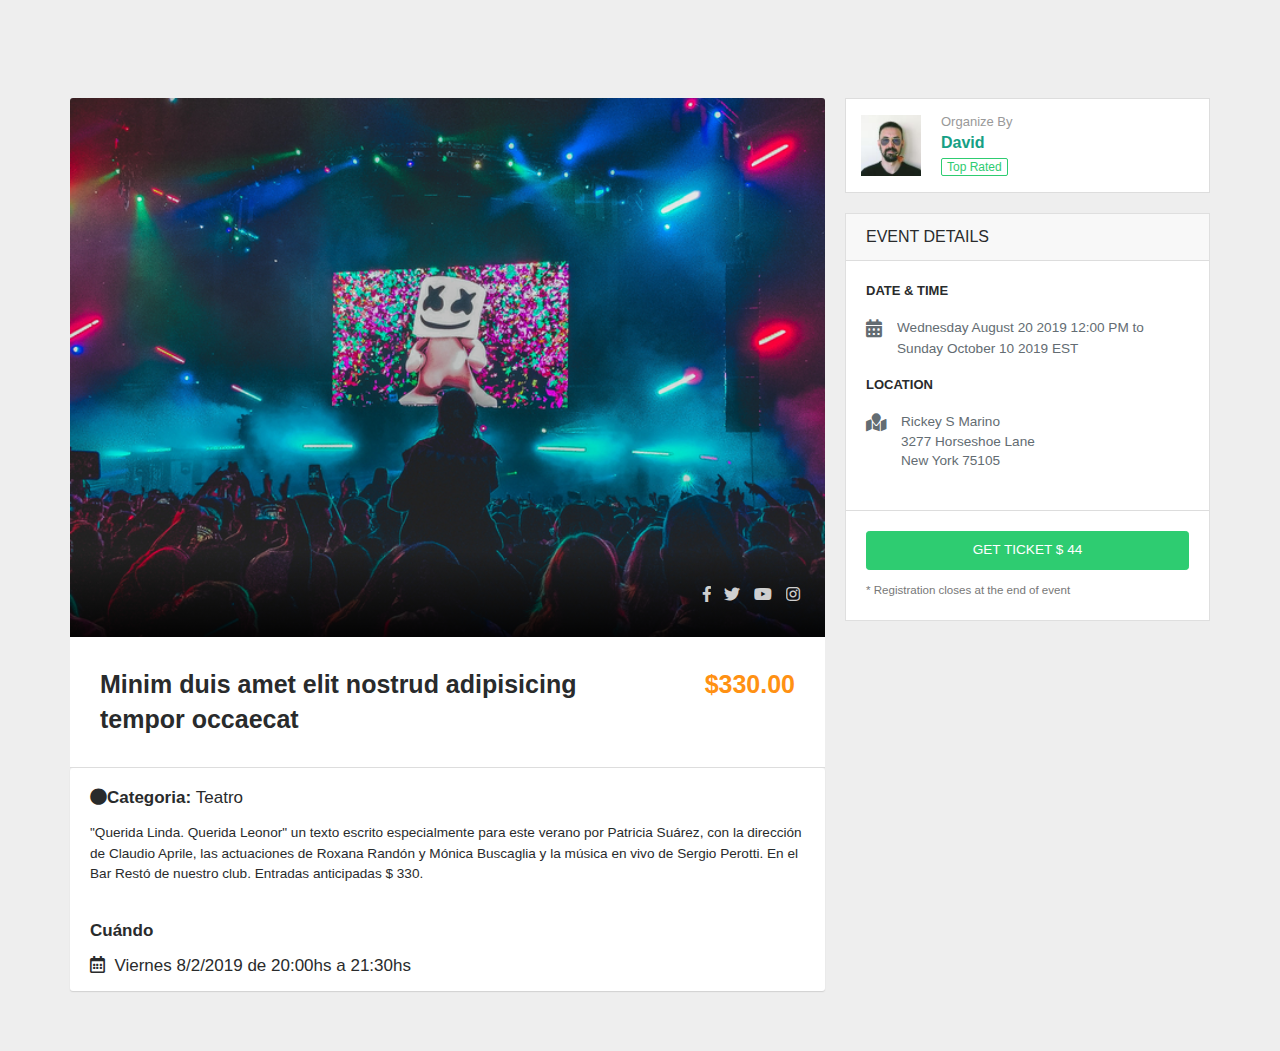
==== commit 0b515035: "Finalizacion actualizacion index y event-titles" ====
--- a/event-details.html
+++ b/event-details.html
@@ -15,15 +15,18 @@
     <link href="bootstrap/css/bootstrap.min.css" rel="stylesheet">
 
     <!-- Custom styles for this template -->
+    <link href="css/index.css" rel="stylesheet">
+
+    <!-- Custom styles for this template -->
     <link href="css/event-details.css" rel="stylesheet">
 
     <!-- Animate core CSS -->
     <link href="css/animate.min.css" rel="stylesheet">
-    <
+    
 
     <!-- Common  styles -->
     <link href="css/common.css" rel="stylesheet">
-    
+
     <!-- Fontawesome -->
     <link href="plugins/fontawesome-free-5.7.1/css/all.min.css" rel="stylesheet">
 
@@ -70,12 +73,7 @@
 
               <div class="event-details-title">
                 <h1 class="title">
-                  <span class="auto-title left">
-                    <h2>
-                      Teatro al Atardecer
-                      <small>El Más Acá Club Cultural</small>
-                    </h2>
-                  </span>
+                  <span class="auto-title left">Minim duis amet elit nostrud adipisicing tempor occaecat </span>
                   <span class="auto-price pull-right"> $330.00</span>
                 </h1>
               </div>
--- a/css/index.css
+++ b/css/index.css
@@ -0,0 +1,791 @@
+.pace-inactive {
+    display: none;}
+
+.pace .pace-progress {
+  background: #16A085;
+  position: fixed;
+  z-index: 2000;
+  top: 0;
+  left: 0;
+  height: 2px;
+  -webkit-transition: width 1s;
+  -moz-transition: width 1s;
+  -o-transition: width 1s;
+  transition: width 1s;}
+
+#wrapper {
+  padding-top: 68px;
+  -webkit-transition: padding 0.2s ease;
+     -moz-transition: padding 0.2s ease;
+       -o-transition: padding 0.2s ease;
+          transition: padding 0.2s ease; }
+
+.intro-modern {
+  height: 600px;
+  width: 100%;
+  position: relative;
+  color: #fff;
+  overflow: hidden; }
+  @media (max-width: 767px) {
+    .intro-modern {
+      height: auto;
+      padding: 80px 0; } }
+  .intro-modern .inner {
+    display: -webkit-flex;
+    display: -moz-box;
+    display: flex;
+    -webkit-align-items: center;
+       -moz-box-align: center;
+            align-items: center;
+    background-size: cover;
+    height: 100%;
+    width: 100%;
+    z-index: 3;
+    position: relative; }
+    @media (max-width: 767px) {
+      .intro-modern .inner .search-col {
+        margin-bottom: 15px; }
+        .intro-modern .inner .search-col:last-child {
+          margin-bottom: 0; } }
+  .intro-modern .btn {
+    text-shadow: none;
+    letter-spacing: 0.2em;
+    text-transform: uppercase;
+    font-size: 12px;}
+
+@media (min-width: 577px) and (max-width: 980px) {
+  .container {
+    max-width: 100%; } }
+
+.title-6 {
+  font-size: 4rem;
+  font-family: "Roboto", Helvetica, Arial, sans-serif;
+  font-weight: 300;
+  line-height: 1;
+  padding-bottom: 0; }
+  @media (max-width: 767px) {
+    .title-6 {
+      font-size: 3rem; } }
+    .title-6-sub {
+      padding: 0 0 5px 0;
+      color: #fcfcfc;
+      font-size: 16px;
+      font-weight: lighter;
+      text-transform: uppercase;
+      letter-spacing: 0.5rem; }
+      @media (max-width: 767px) {
+        .title-6-sub {
+          font-size: 12px; } }
+      .title-6-sub.top {
+        padding-bottom: 10px;
+        margin-bottom: 0; }
+
+@media (max-width: 767px) {
+  .country-map {
+    margin: 15px 0; }
+  .intro {
+    height: auto;
+    padding-bottom: 40px;
+    padding-top: 40px; }
+  .intro.has-map {
+    height: auto;
+    padding-bottom: 40px;
+    padding-top: 40px; }
+  .intro.jobs-intro {
+    padding-top: 0;
+    padding-bottom: 0;
+    height: auto; }
+  .intro .col-sm-4 {
+    margin-bottom: 15px; }
+  h1 {
+    font-size: 24px;
+    line-height: 25px; }
+  h2 {
+    font-size: 20px;
+    line-height: 24px; }
+  h3 {
+    font-size: 18px;
+    line-height: 20px; }
+  h4 {
+    font-size: 16px;
+    line-height: 18px; }
+  .hidden-xs {
+    display: none !important;
+    visibility: hidden !important; }
+  .text-center-xs {
+    text-align: center; }
+  .table-action {
+    display: block;
+    margin-bottom: 15px;
+    padding: 15px 15px 0; }
+  .search-row-wrapper .col-md-3 {
+    margin-bottom: 10px;
+    display: -webkit-inline-flex;
+    display: -moz-inline-box;
+    display: inline-flex;
+    width: 100%; }
+  .search-row-wrapper .selecter {
+    max-width: 100%; }
+  .cat-list {
+    margin-bottom: 15px; }
+  .cat-list ul {
+    display: none; }
+  .btn-cat-collapsed {
+    position: absolute;
+    right: 0;
+    top: 10px;
+    text-indent: 0;
+    opacity: 1;
+    cursor: pointer; }
+  .xs-gap {
+    margin-bottom: 15px; }
+  .icon-down-open-big {
+    display: inherit;
+    -webkit-transform: rotate(0deg);
+      -moz-transform: rotate(0deg);
+        -o-transform: rotate(0deg);
+          transform: rotate(0deg);
+    -webkit-transition: all 0.3s ease-in;
+      -moz-transition: all 0.3s ease-in;
+        -o-transition: all 0.3s ease-in;
+          transition: all 0.3s ease-in; }
+    .icon-down-open-big.active-panel {
+      -webkit-transform: rotate(90deg);
+        -moz-transform: rotate(90deg);
+          -o-transform: rotate(90deg);
+            transform: rotate(90deg); }
+    .hasOverly > div {
+      padding-bottom: 40px;
+      padding-top: 40px; }
+    .navbar-default .navbar-nav > li > a.btn-post {
+      color: #fff; } }
+
+
+
+.search-row {
+  max-width: 800px;
+  margin-left: auto;
+  margin-right: auto;
+  margin-top: 30px; }
+.search-row .search-col {
+  padding: 0;
+  position: relative; }
+.search-row .search-col .form-control {
+  box-shadow: none !important; }
+@media (min-width: 576px) {
+  .search-row .search-col .form-control {
+  border-radius: 0 !important; } }
+@media (min-width: 576px) {
+  .search-row .search-col:first-child .form-control {
+    border-radius: 3px 0 0 3px !important; } }
+.search-row .btn-search {
+  border-radius: 0 3px 3px 0 !important; }
+
+.icon-append {
+  color: #949494;
+  font-size: 18px;
+  left: 8px;
+  position: absolute;
+  top: 11px; }
+
+@media (max-width: 767px) {
+  .inner-box-content .img-responsive {
+    width: 100%; }
+  .blog-post-content-desc .blog-post-content {
+    padding-left: 20px;
+    padding-right: 20px; }
+  .blog-post-content-desc p {
+    font-size: 13px; }
+  .blog-post-content-desc h2 {
+    font-size: 26px;
+    line-height: 32px; }
+  .blog-post-meta {
+    padding-left: 20px;
+    padding-right: 20px;
+    border-bottom: solid 1px #ddd;
+    margin-bottom: 15px;
+    padding-bottom: 15px; }
+  .blogs-comment-details {
+    padding: 0 0 0 5px; }
+  .blogs-comment-avatar {
+    width: 70px; }
+  .blogs-comment-avatar img {
+    width: 90%; }
+  .share-this-post {
+    display: block;
+    margin: 10px;
+    padding: 10px 0; }
+  .share-this-post li {
+    font-size: 11px; }
+  .intro-title {
+    font-size: 28px;
+    line-height: 32px; }
+  .list-dot > li {
+    list-style: inside none disc; }
+  .blogs-comment-list > li > ul {
+    padding: 0 0 0 50px; }
+  .search-row .search-col .btn {
+    border-radius: 3px 3px !important; }
+  .search-row .search-col:first-child .form-control {
+    border-radius: 3px 3px; }
+  .search-col .form-control {
+    border-radius: 3px 3px !important; }
+  .intro h1 {
+    font-size: 28px;
+    line-height: 32px; }
+  .intro-inner h2 {
+    font-size: 14px;
+    font-weight: 300;
+    max-width: 70%; } }
+
+.search-row .search-col .form-control, .search-row button.btn-search {
+  border-radius: 0;
+  border: 0;
+  height: 48px;
+  margin-bottom: 0; }
+
+.has-icon {
+  padding-left: 40px; }
+
+@media (max-width: 767px) {
+  .locinput {
+    border-right: none !important;
+    border-bottom: solid 1px #ddd !important; }
+  .intro h1 {
+    font-size: 30px;
+    margin-bottom: 10px;
+    padding-bottom: 0;
+    line-height: 34px; }
+  .intro p {
+    color: #e8eced;
+    font-size: 16px;
+    line-height: normal; } }
+
+
+.btn-primary {
+  color: #fff;
+  background-color: #16A085;
+  border-color: #16A085; }
+.btn-primary:hover {
+  color: #fff;
+  background-color: #107360;
+  border-color: #0f6a58; }
+.btn-primary:focus, .btn-primary.focus {
+  box-shadow: 0 0 0 2px rgba(22, 160, 133, 0.5); }
+.btn-primary.disabled, .btn-primary:disabled {
+  background-color: #16A085;
+  border-color: #16A085; }
+.btn-primary:active, .btn-primary:active:focus, .btn-primary.active, .btn-primary.active:focus,
+.show > .btn-primary.dropdown-toggle {
+  color: #fff;
+  background-color: #107360;
+  background-image: none;
+  border-color: #0f6a58; }
+.btn-primary:not([href]):not([tabindex]):not(.btn-line) {
+  color: #fff; }
+.btn-primary:not([href]):not([tabindex]):not(.btn-line):hover {
+  color: #fff; }
+.btn-primary.btn-gradient {
+  color: #fff;
+  background: -webkit-linear-gradient(292deg, #16A085 44%, #2ECC71 85%);
+  background: -moz-linear-gradient(292deg, #16A085 44%, #2ECC71 85%);
+  background: -o-linear-gradient(292deg, #16A085 44%, #2ECC71 85%);
+  background: linear-gradient(158deg, #16A085 44%, #2ECC71 85%);
+  border-color: #16A085;
+  -webkit-transition: all 0.25s linear;
+    -moz-transition: all 0.25s linear;
+      -o-transition: all 0.25s linear;
+        transition: all 0.25s linear; }
+  .btn-primary.btn-gradient:hover {
+    color: #fff;
+    border-color: #0f6a58;
+    opacity: 0.9;
+    text-indent: -1px; }
+  .btn-primary.btn-gradient:focus, .btn-primary.btn-gradient.focus {
+    box-shadow: 0 0 0 2px rgba(22, 160, 133, 0.5); }
+  .btn-primary.btn-gradient.disabled, .btn-primary.btn-gradient:disabled {
+    background-color: #16A085;
+    border-color: #16A085; }
+  .btn-primary.btn-gradient:active, .btn-primary.btn-gradient:active:focus, .btn-primary.btn-gradient.active, .btn-primary.btn-gradient.active:focus,
+  .show > .btn-primary.btn-gradient.dropdown-toggle {
+    color: #fff;
+    background-color: #107360;
+    background-image: none;
+    border-color: #0f6a58; }
+
+b,
+strong {
+  font-weight: bolder; }
+
+.layer-bg {
+  height: 100%;
+  width: 100%;
+  z-index: 2;
+  position: absolute;
+  top: 0;
+  left: 0; }
+
+.section-ev {
+  padding: 60px 0 0;
+  display: inline-block;
+  width: 100%; }
+.section-ev.event-listing {
+  padding-bottom: 60px; }
+.section-ev.event-category {
+  border-top: solid 1px #ddd;
+  padding-top: 10px;
+  padding-bottom: 30px; }
+@media (max-width: 767px) {
+  .section-ev {
+  padding-top: 30px; } }
+
+.section-header {
+  padding: 40px 0 35px; }
+.section-header .title {
+  font-size: 1.5rem;
+  line-height: 1.9;
+  padding-bottom: 0;
+  margin: 0 auto;
+  text-transform: uppercase;
+  font-family: "Roboto", Helvetica, Arial, sans-serif;
+  font-weight: bold; }
+@media (max-width: 991px) {
+  .section-header .title {
+    font-size: 1.3rem; } }
+@media (max-width: 991px) {
+  .section-header .title {
+    font-size: 1.1rem; } }
+@media (max-width: 767px) {
+  .section-header .title {
+    font-size: 1.3rem; } }
+@media (max-width: 767px) {
+  .section-header {
+    padding: 30px 0 30px; } }
+
+a:not([href]):not([tabindex]) {
+  text-decoration: none; }
+a:not([href]):not([tabindex]):focus, a:not([href]):not([tabindex]):hover {
+  text-decoration: none; }
+a:not([href]):not([tabindex]):focus {
+  outline: 0; }
+
+a {
+  color: #16A085;
+  outline: 0;
+  cursor: pointer;
+  -webkit-transition: all 0.2s linear 0s, letter-spacing 0s linear 0s;
+    -moz-transition: all 0.2s linear 0s, letter-spacing 0s linear 0s;
+      -o-transition: all 0.2s linear 0s, letter-spacing 0s linear 0s;
+        transition: all 0.2s linear 0s, letter-spacing 0s linear 0s; }
+a:focus, a:hover, a:active {
+  outline: none;
+  text-decoration: none;
+  color: #0d5d4d; }
+
+a,
+area,
+button,
+[role="button"],
+input,
+label,
+select,
+summary,
+textarea {
+  touch-action: manipulation; }
+
+a:not([href]):not([tabindex]) {
+  color: inherit;
+  text-decoration: none;}
+
+.card-event {
+  overflow: hidden; }
+@media (max-width: 767px) {
+  .event-featured .card-event {
+  margin-bottom: 15px; } }
+.card-event h4 {
+  font-size: 16px;
+  font-weight: 700;
+  height: auto;
+  letter-spacing: 0;
+  overflow: hidden;
+  white-space: normal;}
+.card-event .event-badges {
+  position: absolute;
+  right: 15px;
+  top: 25px;
+  -webkit-transition: all 0.3s ease 0.1s;
+    -moz-transition: all 0.3s ease 0.1s;
+      -o-transition: all 0.3s ease 0.1s;
+        transition: all 0.3s ease 0.1s; }
+  .card-event .event-badges .badge {
+      font-weight: lighter;
+      letter-spacing: 0.3px;
+      font-family: "Roboto Condensed", Helvetica, Arial, sans-serif;
+      padding: 3px 6px;
+      border-radius: 2px; }
+    .card-event .event-badges .badge.price-tag {
+      font-size: 14px;
+      font-weight: normal;
+      letter-spacing: 1px;
+      padding: 3px 6px;
+      line-height: 1; }
+    .card-event .event-badges .badge.price-tag.big {
+      font-size: 12px;
+      font-weight: 600;
+      background: #f3f3f3;
+      line-height: 1;
+      color: #000;
+      font-family: "Roboto", Helvetica, Arial, sans-serif;
+      padding: 6px 14px;
+      text-transform: uppercase;
+      letter-spacing: 1px;
+      box-shadow: 0 0 1px 0 rgba(0, 0, 0, 0.1), 0 0 2px 0 rgba(0, 0, 0, 0.1); }
+    .card-event .event-pop-link {
+      visibility: hidden;
+      display: block;
+      width: 100%;
+      opacity: 0;
+      height: 100%;
+      position: absolute;
+      left: 0;
+      right: 0;
+      background-color: rgba(0, 0, 0, 0.8);
+      -webkit-transition: all 0.25s ease 0.15s;
+         -moz-transition: all 0.25s ease 0.15s;
+           -o-transition: all 0.25s ease 0.15s;
+              transition: all 0.25s ease 0.15s;
+      color: #fff; }
+    .card-event .img {
+      position: relative; }
+    .card-event .img.has-background {
+      width: 100%;
+      background-size: cover;
+      background-repeat: no-repeat; }
+    .card-event:not(.featured) .card-title {
+      min-height: 48px;
+      line-height: 24px; }
+    @media (max-width: 767px) {
+      .card-event:not(.featured) .card-title {
+        font-size: 14px;
+        line-height: 1.4;
+        min-height: 10px; } }
+    .card-event:not(.featured) .card-title::first-letter {
+      text-transform: uppercase; }
+    .card-event:not(.featured) .card-title a {
+      color: #292b2c; }
+    .card-event.info-overlay .event-pop-info {
+      z-index: 3;
+      display: block;
+      position: relative;
+      text-align: center;
+      top: 50%;
+      -webkit-transform: translateY(-70%);
+         -moz-transform: translateY(-70%);
+           -o-transform: translateY(-70%);
+              transform: translateY(-70%);
+      -webkit-transition: all 0.3s ease 0.15s;
+         -moz-transition: all 0.3s ease 0.15s;
+           -o-transition: all 0.3s ease 0.15s;
+              transition: all 0.3s ease 0.15s;
+      width: 100%; }
+    .card-event.info-overlay .event-pop-info .price {
+      font-size: 1.4rem;
+      font-weight: bold; }
+    .card-event.info-overlay .event-pop-info p {
+      display: block;
+      margin-bottom: 5px; }
+    .card-event.info-overlay .event-pop-info .time {
+      font-size: 12px;
+      font-weight: 300;
+      opacity: .7; }
+    .card-event.info-overlay:hover .event-pop-link, .card-event.info-overlay.overlay-visible .event-pop-link {
+      visibility: visible !important;
+      opacity: 1;
+      display: block; }
+    .card-event.info-overlay:hover .event-pop-link .event-pop-info, .card-event.info-overlay.overlay-visible .event-pop-link .event-pop-info {
+      -webkit-transform: translateY(-50%);
+        -moz-transform: translateY(-50%);
+          -o-transform: translateY(-50%);
+            transform: translateY(-50%); }
+    .card-event.info-overlay:hover .event-badges, .card-event.info-overlay.overlay-visible .event-badges {
+      top: 15px;
+      visibility: visible !important;
+      display: block !important;
+      opacity: 1 !important; }
+    .card-event.info-overlay:not(.featured):hover .pop-info .event-badges {
+      visibility: hidden !important;
+      opacity: 0 !important; }
+    .card-event.info-overlay.card-category .event-pop-link {
+      -webkit-transition: all 0.25s ease;
+         -moz-transition: all 0.25s ease;
+           -o-transition: all 0.25s ease;
+              transition: all 0.25s ease;
+      background-color: rgba(0, 0, 0, 0.35); }
+    .card-event.info-overlay.card-category .ec-title {
+      -webkit-transition: all 0.25s ease;
+         -moz-transition: all 0.25s ease;
+           -o-transition: all 0.25s ease;
+              transition: all 0.25s ease;
+      font-size: 1.3rem;
+      line-height: normal;
+      max-width: 90%;
+      text-align: center;
+      margin: 0 auto;
+      font-weight: 500;
+      letter-spacing: 0.5px;
+      text-transform: capitalize; }
+      @media (max-width: 767px) {
+        .card-event.info-overlay.card-category .ec-title {
+          font-size: .9rem;
+          line-height: normal; } }
+    .card-event.info-overlay.card-category:hover .ec-title {
+      font-size: 1.5rem; }
+    @media (max-width: 767px) {
+      .card-event.info-overlay.card-category:hover .ec-title {
+        font-size: 1.2rem; } }
+    .card-event.info-overlay.card-category:hover .event-pop-link {
+      background-color: rgba(0, 0, 0, 0.45); }
+    .card-event.featured .event-badges {
+      opacity: 0; }
+    .card-event.featured .card-img-top {
+      position: relative;
+      z-index: 1; }
+    .card-event.featured .card-body {
+      padding: 20px 15px; }
+    @media (max-width: 767px) {
+      .card-event.featured .card-body {
+        padding: 10px 15px; } }
+    .card-event.featured .card-body h4 {
+      font-size: 16px;
+      line-height: 20px;
+      padding: 0;
+      margin: 0; }
+    @media (min-width: 768px) {
+      .card-event.featured .card-body h4 {
+        min-height: 40px; } }
+    @media (max-width: 575px) {
+      .card-event.featured .card-body h4 {
+        font-size: 13px;
+        line-height: 1.4; } }
+    .card-event.featured .card-body h4 a {
+      color: #292b2c; }
+    .card-event .card-event-info {
+      color: #999999;
+      overflow: hidden;
+      text-overflow: ellipsis; }
+    .card-event .card-event-info .event-location a {
+      color: #999999; }
+    .card-event .card-event-info p {
+      margin-bottom: 5px;
+      padding: 0; }
+    .card-event .card-footer {
+      box-shadow: 0 1px 2px rgba(0, 0, 0, 0.02) inset;
+      background-color: rgba(0, 0, 0, 0.01); }
+    .card-event .card-footer .left {
+      font-size: 12px;
+      color: #999999; }
+    .card-event .card-footer .left a {
+      color: #464a4c;
+      font-weight: 600; }
+    .card-event .card-footer .social-link a {
+      display: inline-block;
+      margin-left: 10px;
+      font-size: 16px;
+      color: #464a4c;
+      -webkit-transform: scale(1);
+        -moz-transform: scale(1);
+          -o-transform: scale(1);
+            transform: scale(1); }
+    .card-event .card-footer .social-link a:hover {
+      color: #999999;
+      -webkit-transform: scale(1.05);
+        -moz-transform: scale(1.05);
+          -o-transform: scale(1.05);
+            transform: scale(1.05); }
+
+
+.listing-title-holder {
+  border-top: solid 2px #ddd; }
+
+.align-center {
+  -webkit-align-items: center;
+    -moz-box-align: center;
+  align-items: center; }
+
+@media (max-width: 767px) {
+  .event-title-holder {
+    margin-bottom: 20px; } }
+
+.event-filters-wrapper .row {
+  margin: 0; }
+@media (max-width: 767px) {
+  .event-filters-wrapper .row {
+    margin-left: 8px;
+    margin-right: -5px; } }
+.event-filters-wrapper .row > div {
+  padding-left: 5px;
+  padding-right: 5px; }
+@media (max-width: 767px) {
+  .event-filters-wrapper .row > div.btn-group {
+    margin-bottom: 10px; } }
+
+
+
+.section-ev::after {
+  display: block;
+  content: "";
+  clear: both; }
+
+  .btn {
+    display: inline-block;
+    font-weight: normal;
+    line-height: 1.5;
+    text-align: center;
+    white-space: nowrap;
+    vertical-align: middle;
+    -webkit-user-select: none;
+       -moz-user-select: none;
+            user-select: none;
+    border: 1px solid transparent;
+    padding: 8px 12px;
+    font-size: 0.85rem;
+    border-radius: 0.2rem;
+    -webkit-transition: all 0.2s ease-in-out;
+       -moz-transition: all 0.2s ease-in-out;
+         -o-transition: all 0.2s ease-in-out;
+            transition: all 0.2s ease-in-out; }
+    .btn:focus, .btn:hover {
+      text-decoration: none; }
+    .btn:focus, .btn.focus {
+      outline: 0;
+      box-shadow: 0 0 0 2px rgba(22, 160, 133, 0.25); }
+    .btn.disabled, .btn:disabled {
+      cursor: not-allowed;
+      opacity: .65; }
+    .btn:active, .btn.active {
+      background-image: none; }
+    .btn.btn-wide {
+      padding-left: 40px;
+      padding-right: 40px; }
+    .btn.btn-more {
+      text-transform: uppercase;
+      letter-spacing: 2px;
+      color: #000;
+      font-weight: bold;
+      line-height: 32px;
+      font-size: 0.75rem; }
+    .btn.btn-line {
+      text-transform: uppercase;
+      letter-spacing: 1.1px;
+      color: #000;
+      font-weight: bold;
+      line-height: 20px;
+      font-size: 0.65rem;
+      background: none;
+      border-radius: 0;}
+
+button,
+html [type="button"],
+[type="reset"],
+[type="submit"] {
+  -webkit-appearance: button;}
+
+.btn-secondary, .btn-default {
+  color: #292b2c;
+  background-color: #fff;
+  border-color: #ccc; }
+  .btn-secondary:hover, .btn-default:hover {
+    color: #292b2c;
+    background-color: #e6e5e5;
+    border-color: #adadad; }
+  .btn-secondary:focus, .btn-secondary.focus, .btn-default:focus, .btn-default.focus {
+    box-shadow: 0 0 0 2px rgba(204, 204, 204, 0.5); }
+  .btn-secondary.disabled, .btn-secondary:disabled, .btn-default.disabled, .btn-default:disabled {
+    background-color: #fff;
+    border-color: #ccc; }
+  .btn-secondary:active, .btn-secondary:active:focus, .btn-secondary.active, .btn-secondary.active:focus,
+  .show > .btn-secondary.dropdown-toggle, .btn-default:active, .btn-default:active:focus, .btn-default.active, .btn-default.active:focus,
+  .show > .btn-default.dropdown-toggle {
+    color: #292b2c;
+    background-color: #e6e5e5;
+    background-image: none;
+    border-color: #adadad;}
+
+input,
+button,
+select,
+textarea {
+  line-height: inherit;}
+
+button,
+input {
+  overflow: visible; }
+
+button,
+input,
+optgroup,
+select,
+textarea {
+  font-family: sans-serif;
+  font-size: 100%;
+  line-height: 1.15;
+  margin: 0;}
+
+
+.event-item-col {
+  margin-bottom: 30px; }
+@media (max-width: 767px) {
+  .event-item-col {
+    margin-bottom: 20px; }}
+
+p {
+  margin-top: 0;
+  margin-bottom: 1rem;
+}
+
+.mr-auto, .mx-auto {
+  margin-right: auto !important;}
+
+
+.float-left, .pull-left {
+  float: left; }
+
+.card-body {
+  -ms-flex: 1 1 auto;
+    flex: 1 1 auto;
+    padding: 1.25rem;}
+
+@media (min-width: 577px) and (max-width: 980px) {
+  .container {
+    max-width: 100%; } }
+  .section-ev {
+    padding: 60px 0 0;
+    display: inline-block;
+    width: 100%; }
+  .section-ev.event-listing {
+    padding-bottom: 60px; }
+  .section-ev.event-category {
+    border-top: solid 1px #ddd;
+    padding-top: 10px;
+    padding-bottom: 30px; }
+  @media (max-width: 767px) {
+    .section-ev {
+      padding-top: 30px; }}
+
+.hidden, .hide {
+  display: none; }
+@media (max-width: 991px) {
+.hidden-md, .hide-md {
+  display: none !important; } }
+@media (max-width: 991px) {
+  .hidden-sm, .hide-sm {
+    display: none !important; } }
+
+@media (max-width: 991px) {
+  .hidden-xs, .hide-xs {
+    display: none !important; } }
+
+.card-footer {
+  padding: 0.75rem 1.25rem;
+  background-color: rgba(0, 0, 0, 0.03);
+  border-top: 1px solid rgba(0, 0, 0, 0.125);}
--- a/css/event-details.css
+++ b/css/event-details.css
@@ -1,52 +1,3 @@
-
-
-
-h4 {
-    font-size: 17px;
-    line-height: 20px;
-}
-
-h5 {
-    font-size: 14px;
-    line-height: 20px;
-}
-/* strong */
-b, strong {
-    font-weight: bolder;
-}
-
-/* address */
-address {
-    margin-bottom: 1rem;
-    font-style: normal;
-    line-height: inherit;
-}
-img {
-    max-width: 100%;
-}
-img {
-    border-style: none;
-}
-
-ul {
-    list-style: none;
-    margin: 0;
-    padding: 0;
-}
-
-ul, menu, dir, li, ol {
-    list-style-type: none;
-}
-
-.list-circle > li {
-    list-style: circle;
-}
-
-ul li {
-    margin: 0;
-    padding: 0;
-}
-
 .main-container {
     min-height: -webkit-calc(100% - 162px);
     min-height: -moz-calc(100% - 162px);
@@ -54,57 +5,193 @@
     padding: 30px 0;
 }
 
-/*  SIDEBAR   */
+.col-thin-right {
+  padding-right: 10px; }
+
+.ev-image {
+  display: block;
+  position: relative; }
+.ev-image img {
+  width: 100%;
+  border-radius: 3px 3px 0 0; }
+.ev-image:hover .share-text {
+  opacity: 1;
+  letter-spacing: 2px; }
+
+.ev-share {
+  position: absolute;
+  bottom: 0;
+  right: 0;
+  color: #fff;
+  width: 100%;
+  padding: 60px 0 0;
+  background: -webkit-linear-gradient(top, transparent 36%, rgba(0, 0, 0, 0.9) 100%);
+  background: -moz-linear-gradient(top, transparent 36%, rgba(0, 0, 0, 0.9) 100%);
+  background: -o-linear-gradient(top, transparent 36%, rgba(0, 0, 0, 0.9) 100%);
+  background: linear-gradient(to bottom, transparent 36%, rgba(0, 0, 0, 0.9) 100%); }
+  .ev-share .social-links {
+    float: right;
+    padding: 20px; }
+    .ev-share .social-links a {
+      color: #fff;
+      font-size: 1rem;
+      -webkit-transform: scale(1);
+         -moz-transform: scale(1);
+           -o-transform: scale(1);
+              transform: scale(1);
+      opacity: .8; }
+      .ev-share .social-links a:hover {
+        -webkit-transform: scale(1.2);
+           -moz-transform: scale(1.2);
+             -o-transform: scale(1.2);
+                transform: scale(1.2);
+        opacity: 1; }
+    .ev-share .social-links .share-text {
+      text-transform: uppercase;
+      letter-spacing: 0;
+      opacity: 0;
+      -webkit-transition: all 0.25s ease-in-out;
+         -moz-transition: all 0.25s ease-in-out;
+           -o-transition: all 0.25s ease-in-out;
+              transition: all 0.25s ease-in-out;
+      font-size: 12px;
+      color: #a8b2b9; }
+
+.ev-image {
+  display: block;
+  position: relative; }
+  .ev-image img {
+    width: 100%;
+    border-radius: 3px 3px 0 0; }
+  .ev-image:hover .share-text {
+    opacity: 1;
+    letter-spacing: 2px; }
+
+ul li {
+  margin: 0;
+  padding: 0;}
+
+.event-details-title {
+  padding: 30px;
+  background: #fff;
+  border-bottom: solid 1px #ddd; }
+  @media (max-width: 767px) {
+    .event-details-title {
+      display: -webkit-flex;
+      display: -moz-box;
+      display: flex;
+      height: auto;
+      clear: both;
+      padding-bottom: 10px; } }
+  .event-details-title .title {
+    position: relative;
+    display: block;
+    padding-right: 130px;
+    font-weight: 700;
+    margin-bottom: 0;
+    padding-bottom: 0; }
+    @media (max-width: 767px) {
+      .event-details-title .title {
+        padding-right: 0; } }
+
+h1 {
+  font-size: 25px;
+  line-height: 35px;}
+
+.auto-price {
+  position: absolute;
+  right: 0;
+  top: 0;
+  font-weight: 600;
+  color: #ff9113; }
+  @media (max-width: 767px) {
+    .auto-price {
+      position: relative;
+      right: 0;
+      top: 0;
+      float: left !important;
+      display: block;
+      width: 100%;
+      clear: both;
+      margin-top: 5px;
+      margin-bottom: 10px; } }
+
+.ads-details-wrapper.event {
+  padding: 30px; }
+
+.page-content .inner-box {
+  overflow: auto;
+  padding: 20px; }
+.page-content .inner-box .title-2 {
+  line-height: 1;
+  margin: 5px -20px 25px;
+  padding: 0 20px 20px; }
+
+.ads-details-wrapper.inner-box {
+  padding-bottom: 0; }
+
+.inner-box {
+  background: #ffffff;
+  border-radius: 3px 3px;
+  box-shadow: 0 1px 1px rgba(180, 180, 180, 0.5);
+  margin-bottom: 30px;
+  padding: 20px 15px; }
+  .inner-box.ads-details-wrapper {
+    width: 100%;
+    clear: both; }
+  .inner-box.add {
+    background: #ffffff;
+    border-radius: 3px 3px;
+    box-shadow: 0 1px 3px 0 rgba(0, 0, 0, 0.1);
+    margin-bottom: 30px;
+    padding: 5px; }
+    .inner-box.add img {
+      width: 100%; }
+
+.text-uppercase {
+  text-transform: uppercase !important; }
+
+  h4 {
+      font-size: 17px;
+      line-height: 20px;
+  }
+
+b,
+strong {
+  font-weight: bolder; }
 
 .page-sidebar-right {
-    padding-left: 10px;
-}
-
+  padding-left: 10px; }
 
 .block-cell {
-    display: -webkit-flex;
-    display: -moz-box;
-    display: flex;
-    padding: 15px;
-    position: relative;
-    width: 100%;
-    background: #fff;
-    border: solid 1px #ddd;
-    -webkit-align-items: center;
-    -moz-box-align: center;
-    align-items: center;
-    margin-bottom: 20px;
-}
-
-.block-cell .cell-media {
-    width: 60px;
-}
-.block-cell .cell-media img {
-    width: 100%;
-}
-.block-cell .cell-content {
-    padding-left: 20px;
-}
-.block-cell .title {
+  display: -webkit-flex;
+  display: -moz-box;
+  display: flex;
+  padding: 15px;
+  position: relative;
+  width: 100%;
+  background: #fff;
+  border: solid 1px #ddd;
+  -webkit-align-items: center;
+     -moz-box-align: center;
+          align-items: center;
+  margin-bottom: 20px; }
+  .block-cell .title {
     text-transform: capitalize;
     margin: 0 0 5px;
     color: #999999;
     font-size: 13px;
     padding: 0;
-    line-height: normal;
-}
-
-.block-cell .name {
+    line-height: normal; }
+  .block-cell .name {
     font-size: 16px;
     font-weight: 600;
     text-transform: capitalize;
     display: block;
     margin-bottom: 5px;
     padding: 0;
-    line-height: normal;
-}
-
-.block-cell .rating {
+    line-height: normal; }
+  .block-cell .rating {
     display: inline-block;
     padding: 0 5px;
     border: 1px solid #2ECC71;
@@ -112,248 +199,93 @@
     font-size: 12px;
     line-height: 16px;
     text-transform: capitalize;
-    border-radius: 2px;
+    border-radius: 2px; }
+  .block-cell .cell-media {
+    width: 60px; }
+    .block-cell .cell-media img {
+      width: 100%; }
+  .block-cell .cell-content {
+    padding-left: 20px; }
+
+
+.card-header {
+  font-family: "Roboto Condensed", Helvetica, Arial, sans-serif;
+  font-size: 1rem;
+  text-transform: uppercase;
+  }
+
+.sidebar-card {
+  margin-bottom: 20px; }
+.sidebar-card .card-header {
+  background: #f8f8f8;
+  position: relative;
+  border-bottom: solid 1px #ddd;
+  font-size: 1rem;
+  line-height: 22px; }
+
+.card-header {
+  padding: 0.75rem 1.25rem;
+  margin-bottom: 0;
+  background-color: rgba(0, 0, 0, 0.03);
+  border-bottom: 1px solid rgba(0, 0, 0, 0.125);
 }
 
-/* SIDEBAR-CARD */
-
-
-.sidebar-card {
-    margin-bottom: 20px;
-}
-
-.card {
-    position: relative;
-    display: -ms-flexbox;
-    display: flex;
-    -ms-flex-direction: column;
-    flex-direction: column;
-    min-width: 0;
-    word-wrap: break-word;
-    background-color: #fff;
-    background-clip: border-box;
-    border: 1px solid rgba(0, 0, 0, 0.125);
-    border-radius: 0.25rem;
-}
-
-
-.sidebar-card .card-header {
-    background: #f8f8f8;
-    position: relative;
-    border-bottom: solid 1px #ddd;
-    font-size: 1rem;
-    line-height: 22px;
-}
-
-.card-header {
-    font-family: "Roboto Condensed", Helvetica, Arial, sans-serif;
-    font-size: 1rem;
-    text-transform: uppercase;
-}
-.card-header:first-child {
-    border-radius: calc(0.25rem - 1px) calc(0.25rem - 1px) 0 0;
-}
-.card-header {
-    padding: 0.75rem 1.25rem;
-    margin-bottom: 0;
-    background-color: rgba(0, 0, 0, 0.03);
-    border-bottom: 1px solid rgba(0, 0, 0, 0.125);
-}
-
-/* card-content /*
-
-/* card-body text-left */
-
-.text-left {
-    text-align: left;
-}
-
-.card-body {
-    -ms-flex: 1 1 auto;
-    flex: 1 1 auto;
-    padding: 1.25rem;
-}
-
-/* text upercase */
-.text-uppercase {
-    text-transform: uppercase !important;
-}
-
-
-/* ev-info-details */
+h5 {
+  font-size: 13px;
+  line-height: 20px;}
 
 .ev-info-details {
-    -webkit-align-items: flex-start;
-    -moz-box-align: start;
-    align-items: flex-start;
-    -webkit-justify-content: center;
-    -moz-box-pack: center;
-    justify-content: center;
-    display: -webkit-flex;
-    display: -moz-box;
-    display: flex;
-}
-
-/* ev-icon */
-
-.ev-info-details .ev-icon {
+  -webkit-align-items: flex-start;
+     -moz-box-align: start;
+          align-items: flex-start;
+  -webkit-justify-content: center;
+     -moz-box-pack: center;
+          justify-content: center;
+  display: -webkit-flex;
+  display: -moz-box;
+  display: flex; }
+  .ev-info-details .ev-icon {
     vertical-align: top;
-    margin: 5px 15px 0 0;
+    margin: 0px 15px 0 0;
     font-size: 18px;
-    color: #636c72;
-}
-
-.ev-info-details .ev-details {
+    color: #636c72; }
+  .ev-info-details .ev-details {
     margin: 2px auto 0;
     overflow: hidden;
     -webkit-flex: 1 1 auto;
-    -moz-box-flex: 1;
-    flex: 1 1 auto;
-    color: #636c72;
-}
-
-
-/* ev-action */
+       -moz-box-flex: 1;
+            flex: 1 1 auto;
+    color: #636c72; }
 
 .ev-action {
-    border-top: solid 1px #ddd;
-    padding: 20px;
-}
-
-/* btn btn-success btn-block */
-.btn-success:not([href]):not([tabindex]) {
+  border-top: solid 1px #ddd;
+  padding: 20px; }
+  .ev-action .btn {
+    margin-bottom: 10px; }
+  .ev-action p {
+    margin-bottom: 0;
+    padding-bottom: 0; }
+
+.btn-success {
+  color: #fff;
+  background-color: #2ECC71;
+  border-color: #2ECC71; }
+  .btn-success:hover {
     color: #fff;
-}
-.btn:not(:disabled):not(.disabled) {
-    cursor: pointer;
-}
-
-
-.ev-action .btn {
-    margin-bottom: 10px;
-}
-.btn-block {
-    display: block;
-    width: 100%;
-}
-
-.btn-success {
+    background-color: #25a25a;
+    border-color: #239a55; }
+  .btn-success:focus, .btn-success.focus {
+    box-shadow: 0 0 0 2px rgba(46, 204, 113, 0.5); }
+  .btn-success.disabled, .btn-success:disabled {
+    background-color: #2ECC71;
+    border-color: #2ECC71; }
+  .btn-success:active, .btn-success:active:focus, .btn-success.active, .btn-success.active:focus,
+  .show > .btn-success.dropdown-toggle {
     color: #fff;
-    background-color: #2ECC71;
-    border-color: #2ECC71;
-}
-
-
-
-/* text-muted */
-
-.ev-action p {
-    margin-bottom: 0;
-    padding-bottom: 0;
-}
-
-.text-muted {
-    color: #6c757d !important;
-}
-
-/* page-content */
-
-.col-thin-right {
-    padding-right: 10px;
-}
-
-/* ev-image */
-.ev-image {
-    display: block;
-    position: relative;
-}
-.ev-image img {
-    width: 100%;
-    border-radius: 3px 3px 0 0;
-}
-
-
-/* ev-share */
-.ev-share {
-    position: absolute;
-    bottom: 0;
-    right: 0;
-    color: #fff;
-    width: 100%;
-    padding: 60px 0 0;
-    background: -webkit-linear-gradient(top, transparent 36%, rgba(0, 0, 0, 0.9) 100%);
-    background: -moz-linear-gradient(top, transparent 36%, rgba(0, 0, 0, 0.9) 100%);
-    background: -o-linear-gradient(top, transparent 36%, rgba(0, 0, 0, 0.9) 100%);
-    background: linear-gradient(to bottom, transparent 36%, rgba(0, 0, 0, 0.9) 100%);
-}
-
-
-.ev-share .social-links {
-    float: right;
-    padding: 20px;
-}
-.list-inline>li {
-    display: inline-block;
-    padding-right: 5px;
-    padding-left: 5px;
-}
-
-
-.event-details-title {
-    padding: 30px;
-    background: #fff;
-    border-bottom: solid 1px #ddd;
-}
-
-.event-details-title .title {
-    position: relative;
-    display: block;
-    padding-right: 130px;
-    font-weight: 700;
-    margin-bottom: 0;
-    padding-bottom: 0;
-}
-
-.auto-price {
-    position: absolute;
-    right: 0;
-    top: 0;
-    font-weight: 600;
-    color: #ff9113;
-}
-
-.ads-details-wrapper.event {
-    padding: 30px;
-}
-.inner-box {
-    background: #ffffff;
-    border-radius: 3px 3px;
-    box-shadow: 0 1px 1px rgba(180, 180, 180, 0.5);
-    margin-bottom: 30px;
-    padding: 20px 15px;
-}
-
-.ads-details-info h4 {
-    margin-bottom: 10px;
-    padding-bottom: 0;
-    padding-top: 5px;
-}
-.ads-details-info ul {
-    margin-bottom: 20px;
-}
-
-.list-circle {
-    margin-left: 30px;
-}
-
-.ads-details-wrapper .content-footer {
-    margin-left: -20px;
-    margin-right: -20px;
-}
-.content-footer {
-    background: #f8f8f8;
-    position: relative;
-    padding: 10px;
-    border-top: solid 1px #ddd;
-    box-shadow: 0 1px 3px rgba(0, 0, 0, 0.05) inset;
-}
+    background-color: #25a25a;
+    background-image: none;
+    border-color: #239a55; }
+  .btn-success:not([href]):not([tabindex]) {
+    color: #fff; }
+    .btn-success:not([href]):not([tabindex]):hover {
+      color: #fff; }
--- a/css/common.css
+++ b/css/common.css
@@ -1,145 +1,78 @@
-:root {
-    --blue: #007bff;
-    --indigo: #6610f2;
-    --purple: #6f42c1;
-    --pink: #e83e8c;
-    --red: #dc3545;
-    --orange: #fd7e14;
-    --yellow: #ffc107;
-    --green: #28a745;
-    --teal: #20c997;
-    --cyan: #17a2b8;
-    --white: #fff;
-    --gray: #6c757d;
-    --gray-dark: #343a40;
-    --primary: #007bff;
-    --secondary: #6c757d;
-    --success: #28a745;
-    --info: #17a2b8;
-    --warning: #ffc107;
-    --danger: #dc3545;
-    --light: #f8f9fa;
-    --dark: #343a40;
-    --breakpoint-xs: 0;
-    --breakpoint-sm: 576px;
-    --breakpoint-md: 768px;
-    --breakpoint-lg: 992px;
-    --breakpoint-xl: 1200px;
-    --font-family-sans-serif: -apple-system, BlinkMacSystemFont, "Segoe UI", Roboto, "Helvetica Neue", Arial, sans-serif, "Apple Color Emoji", "Segoe UI Emoji", "Segoe UI Symbol", "Noto Color Emoji";
-    --font-family-monospace: SFMono-Regular, Menlo, Monaco, Consolas, "Liberation Mono", "Courier New", monospace;
-}
+html, body {
+  height: 100%; }
+html {
+  font-family: sans-serif;
+  line-height: 1.15;
+  -ms-text-size-adjust: 100%;
+  -webkit-text-size-adjust: 100%; }
+html {
+    -moz-box-sizing: border-box;
+         box-sizing: border-box; }
+  *,
+  *::before,
+  *::after {
+    -moz-box-sizing: inherit;
+         box-sizing: inherit; }
+html {
+  -ms-overflow-style: scrollbar;
+  -webkit-tap-highlight-color: rgba(0, 0, 0, 0); }
+
+  html {
+    -moz-box-sizing: border-box;
+         box-sizing: border-box;
+    font-size: 100%; }
+
+body {
+  margin: 0; }
+
+body {
+  font-family: "Roboto", Helvetica, Arial, sans-serif;
+  font-size: 0.85rem;
+  font-weight: normal;
+  line-height: 1.5;
+  color: #292b2c;
+  background-color: #EEEEEE; }
+  @media (max-width: 767px) {
+    body {
+      font-size: 0.75rem; }}
+
+
+
+article,
+aside,
+footer,
+header,
+nav,
+section {
+  display: block; }
+
+h1, h2, h3, h4, h5, h6 {
+  font-family: "Roboto Condensed", Helvetica, Arial, sans-serif;
+  font-weight: normal;
+  margin: 0;
+  padding-bottom: 15px;
+  text-rendering: optimizeLegibility;
+  -webkit-font-smoothing: antialiased; }
+
 
 * {
     outline: 0;
 }
 
+img {
+  max-width: 100%; }
 
+img {
+  border-style: none; }
 
-
-
-
-html {
-    -ms-overflow-style: scrollbar;
-    -webkit-tap-highlight-color: rgba(0, 0, 0, 0);
-}
-html {
-    -moz-box-sizing: border-box;
-    box-sizing: border-box;
-    font-size: 100%;
-}
-
-html {
-    display: block;
-}
-
-html, body {
-    height: 100%;
-}
-body {
-    margin: 0;
-}
-
-
-
-body {
-    font-family: "Roboto", Helvetica, Arial, sans-serif;
-    font-size: 0.85rem;
-    font-weight: normal;
-    line-height: 1.5;
-    color: #292b2c;
-    background-color: #EEEEEE;
-}
-
-h1 {
-    font-size: 30px;
-    line-height: 35px;
-}
-h1 {
-    font-size: 2em;
-    margin: 0.67em 0;
-}
-
-h1, h2, h3, h4, h5, h6 {
-    font-family: "Roboto Condensed", Helvetica, Arial, sans-serif;
-    font-weight: normal;
-    margin: 0;
-    padding-bottom: 15px;
-    text-rendering: optimizeLegibility;
-    -webkit-font-smoothing: antialiased;
-}
-h1, .h1 {
-    font-size: 2.5rem;
-}
-h1, h2, h3, h4, h5, h6, .h1, .h2, .h3, .h4, .h5, .h6 {
-    margin-bottom: 0.5rem;
-    font-family: inherit;
-    font-weight: 500;
-    line-height: 1.1;
-    color: inherit;
-}
-h1, h2, h3, h4, h5, h6 {
-    margin-top: 0;
-    margin-bottom: .5rem;
-}
-
-
-.row {
-    display: -ms-flexbox;
-    display: flex;
-    -ms-flex-wrap: wrap;
-    flex-wrap: wrap;
-    margin-right: -15px;
-    margin-left: -15px;
-}
-
-*:hover, *:focus {
-    outline: 0;
-}
-
-.btn {
-    display: inline-block;
-    font-weight: normal;
-    line-height: 1.5;
-    text-align: center;
-    white-space: nowrap;
-    vertical-align: middle;
-    -webkit-user-select: none;
-    -moz-user-select: none;
-    user-select: none;
-    border: 1px solid transparent;
-    padding: 8px 12px;
-    font-size: 0.85rem;
-    border-radius: 0.2rem;
-    -webkit-transition: all 0.2s ease-in-out;
-    -moz-transition: all 0.2s ease-in-out;
-    -o-transition: all 0.2s ease-in-out;
-    transition: all 0.2s ease-in-out;
-}
-.btn-block {
-    display: block;
-    width: 100%;
-}
-
-a:not([href]):not([tabindex]) {
-    text-decoration: none;
-}
+.card {
+  position: relative;
+  display: -ms-flexbox;
+  display: flex;
+  -ms-flex-direction: column;
+  flex-direction: column;
+  min-width: 0;
+  word-wrap: break-word;
+  background-color: #fff;
+  background-clip: border-box;
+  border: 1px solid rgba(0, 0, 0, 0.125);}
